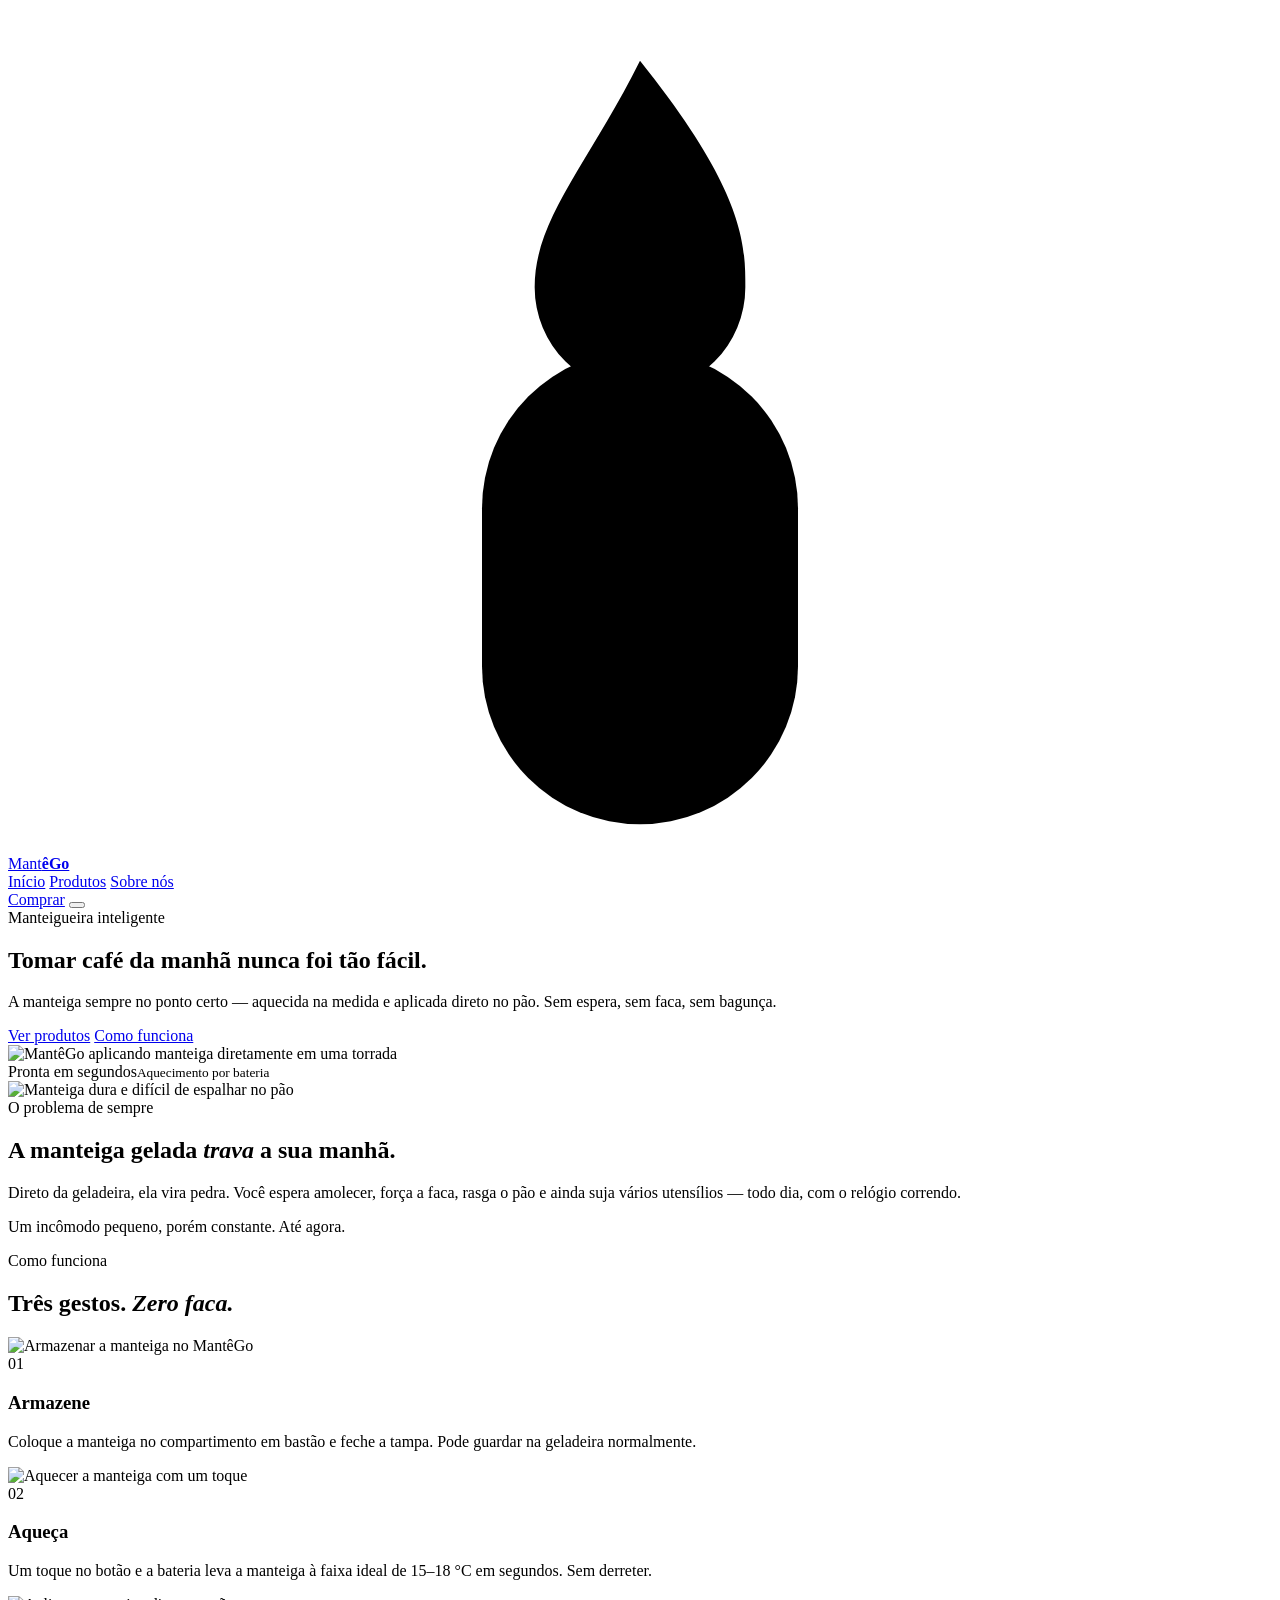
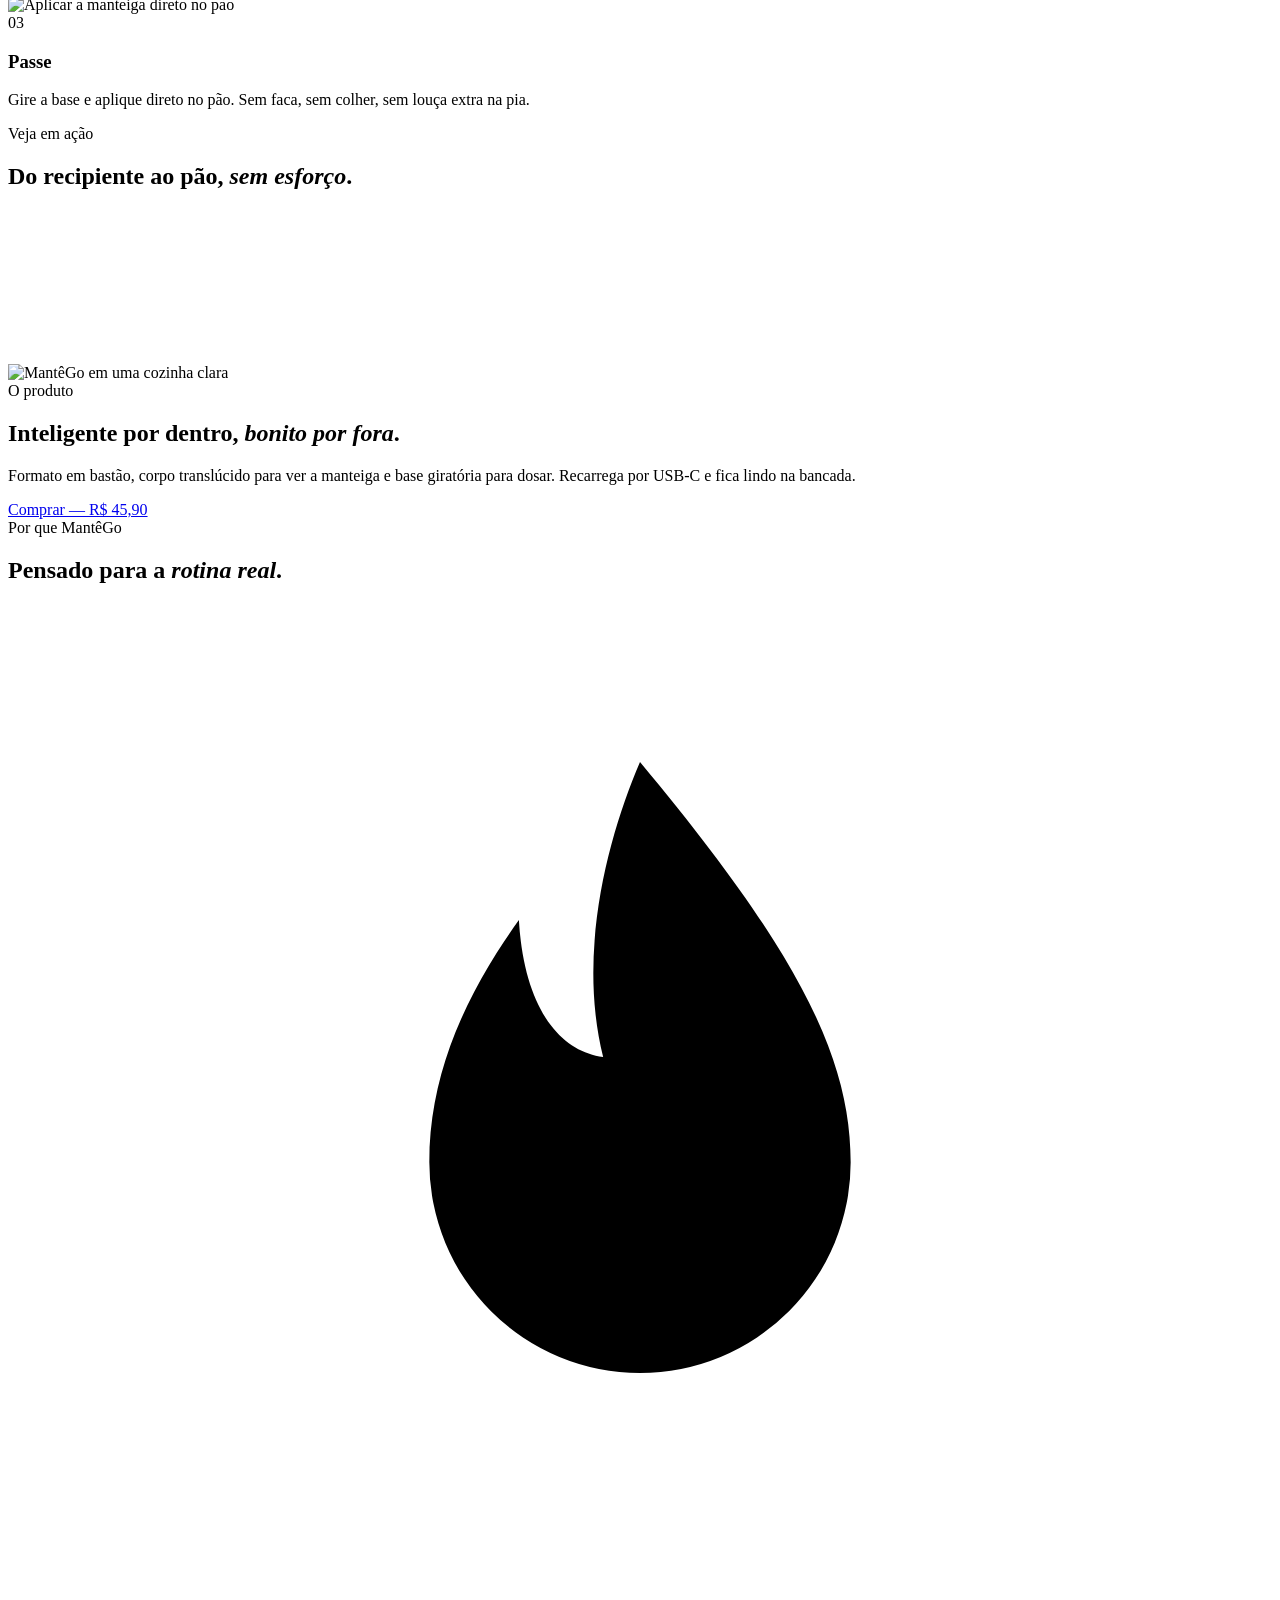
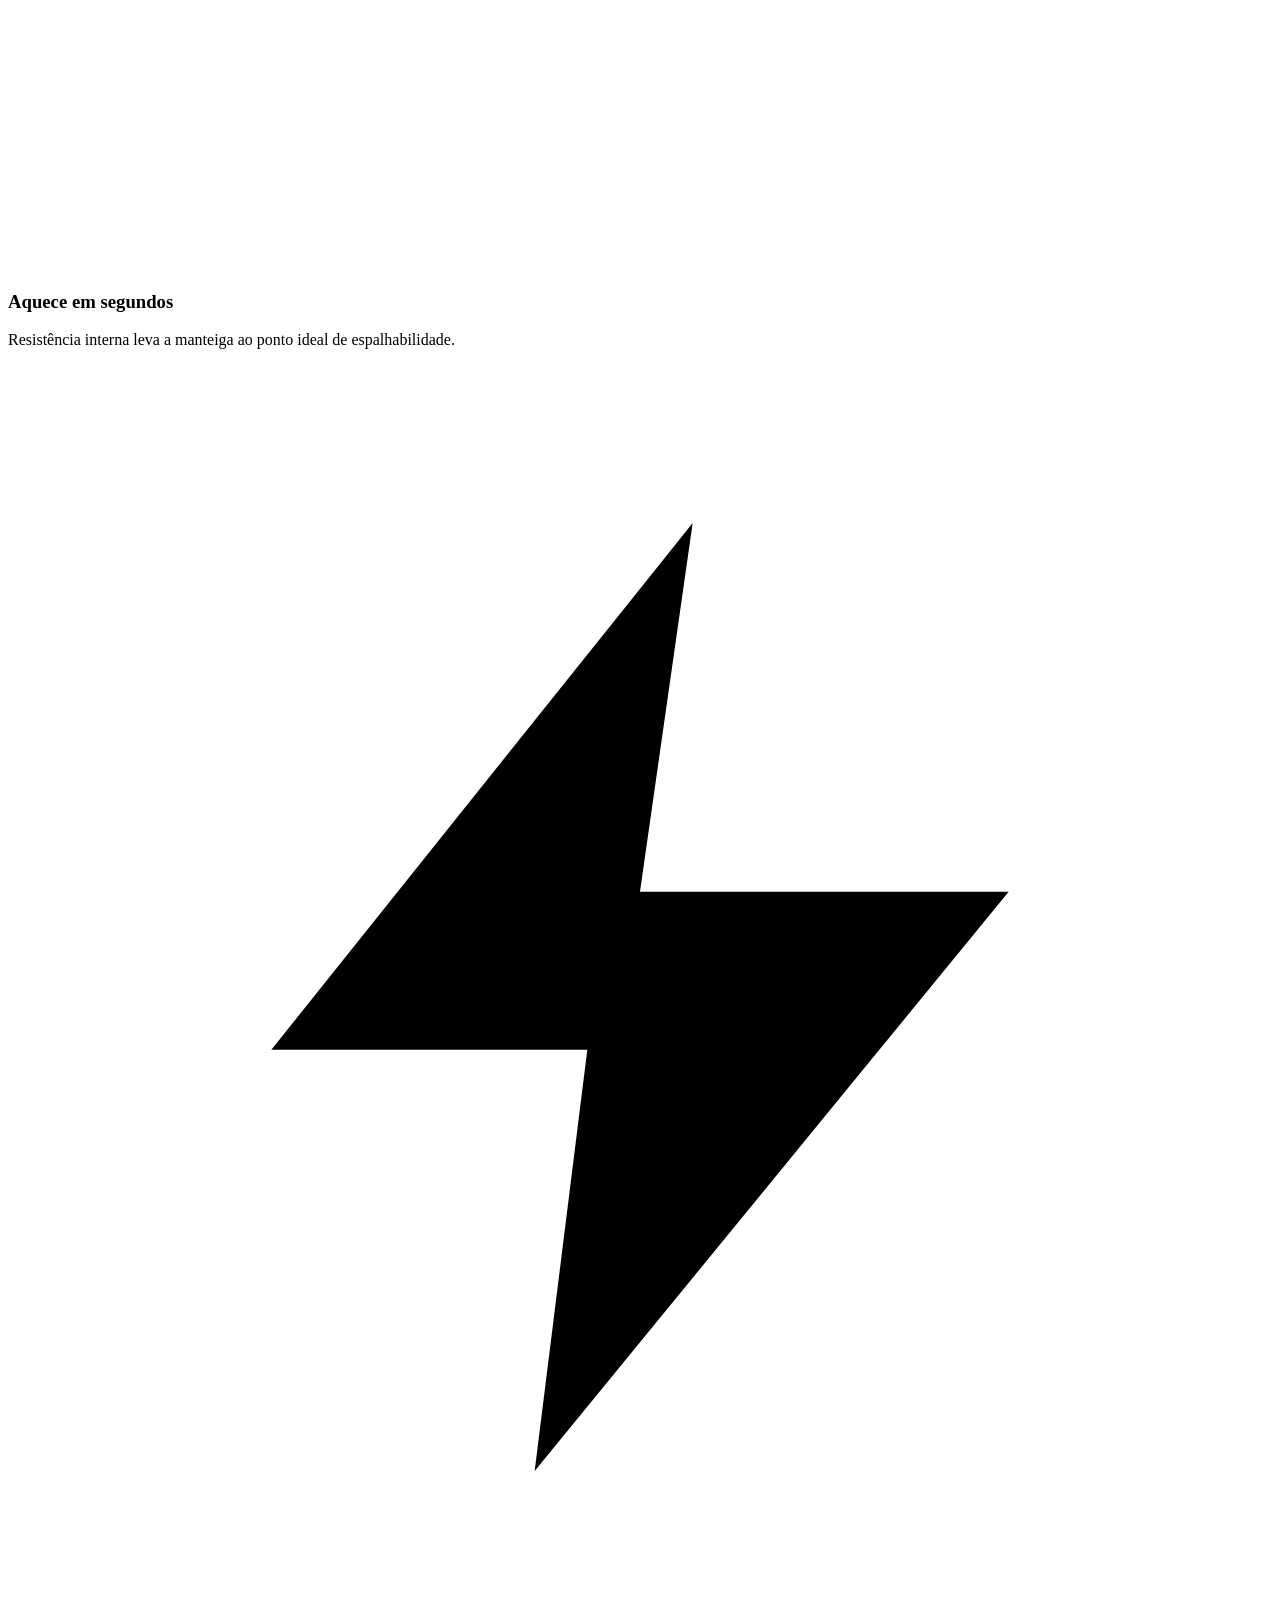
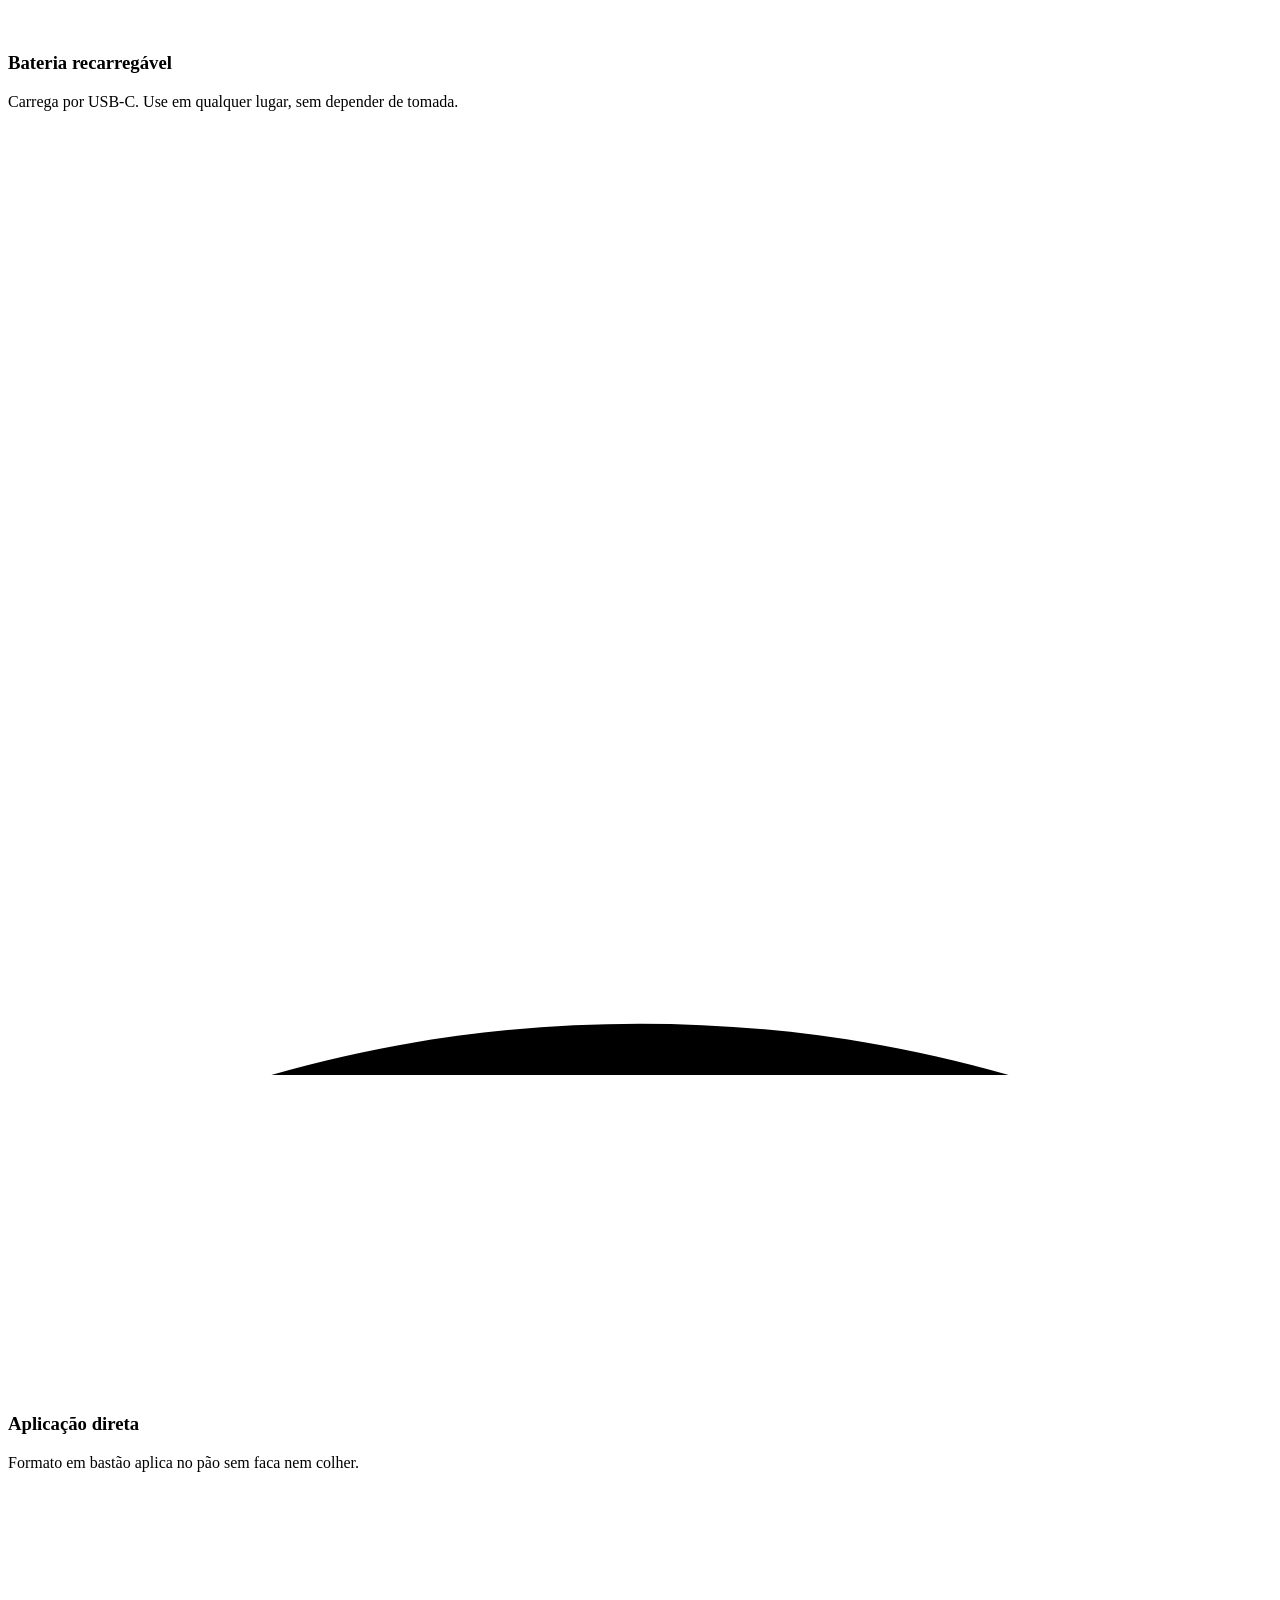
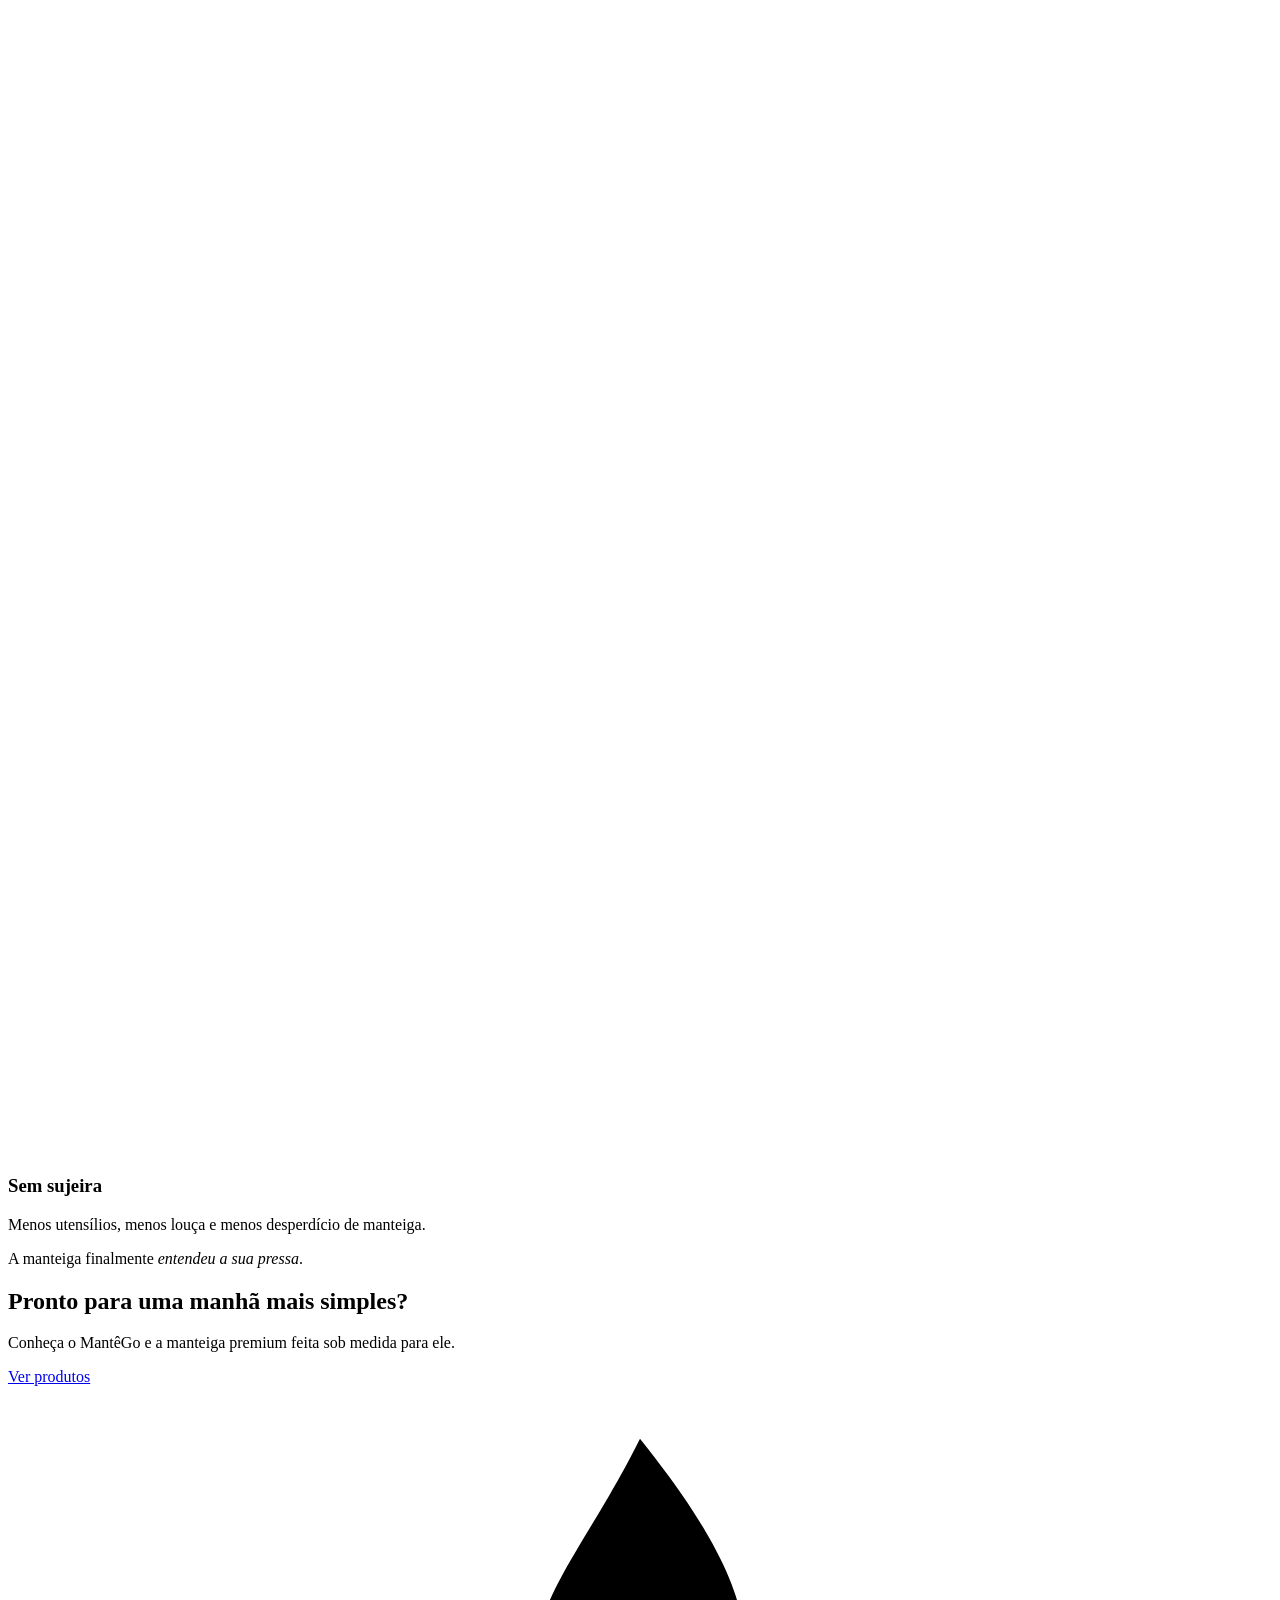
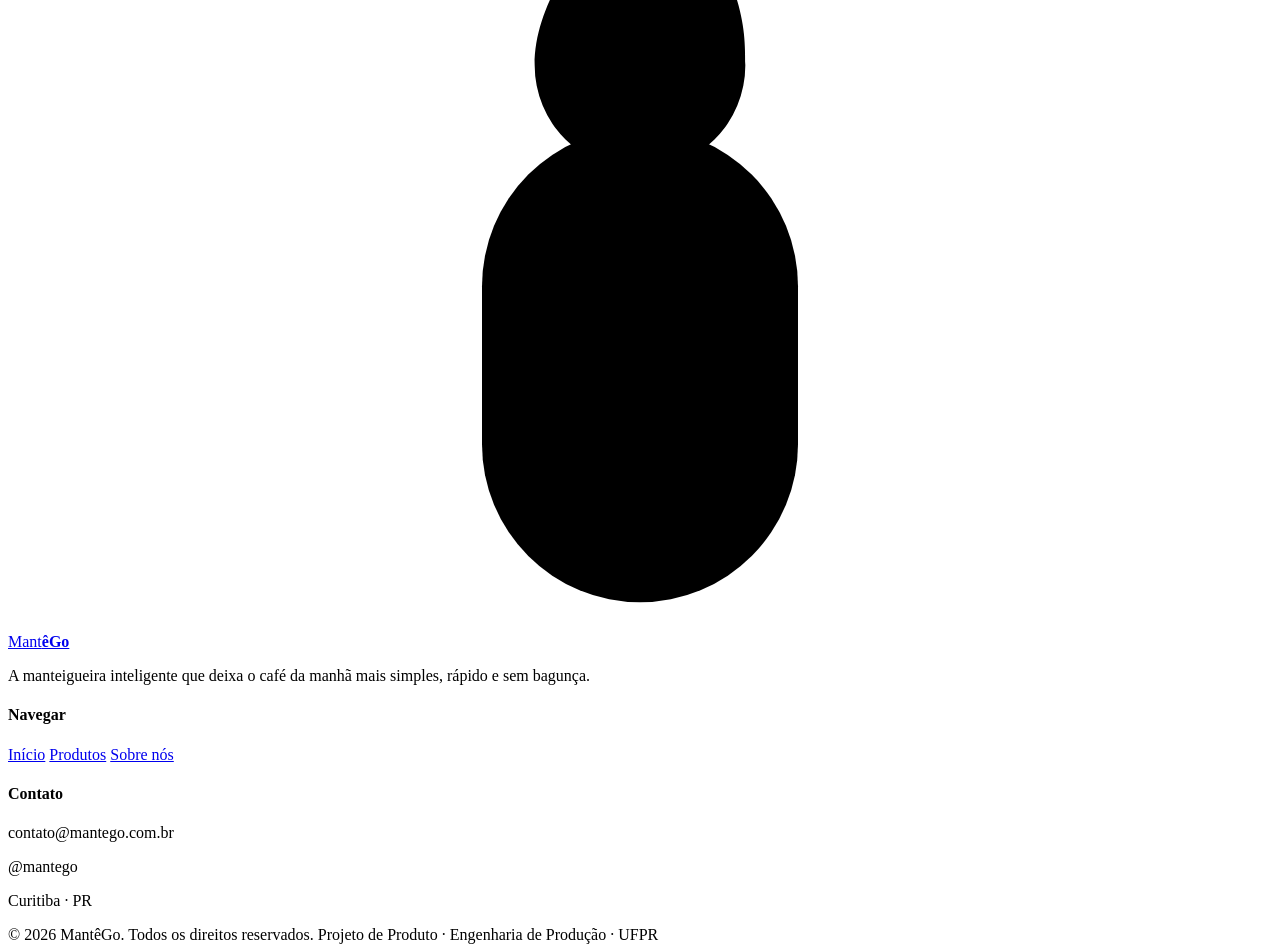
==== index.html @ 38d0f3d4 "Add files via upload" ====
<!DOCTYPE html>
<html lang="pt-BR">
<head>
<meta charset="UTF-8">
<meta name="viewport" content="width=device-width, initial-scale=1.0">
<title>MantêGo — A manteiga sempre no ponto</title>
<meta name="description" content="MantêGo: a manteigueira inteligente que aquece a manteiga e aplica direto no pão. Tomar café da manhã nunca foi tão fácil.">
<link rel="stylesheet" href="styles.css">
</head>
<body>

<header class="nav" id="nav">
  <div class="nav-inner">
    <a class="brand" href="index.html">
      <svg viewBox="0 0 48 32"><path d="M24 2C28 7 28 9 28 10.6A4 4 0 1 1 20 10.6C20 8 22 6 24 2Z"/><rect x="18" y="13" width="12" height="18" rx="6"/></svg>
      <span class="wm">Mant<strong>êGo</strong></span>
    </a>
    <nav class="nav-links">
      <a href="index.html" class="active">Início</a>
      <a href="produtos.html">Produtos</a>
      <a href="sobre.html">Sobre nós</a>
    </nav>
    <div class="nav-cta">
      <a href="produtos.html" class="btn btn-gold btn-sm">Comprar</a>
      <button class="menu-toggle" aria-label="Abrir menu"><span></span><span></span><span></span></button>
    </div>
  </div>
</header>

<!-- ===== HERO ===== -->
<section class="hero">
  <div class="hero-left">
    <span class="eyebrow" data-reveal>Manteigueira inteligente</span>
    <h1 class="hero-title" data-reveal style="--d:.05s"><span class="w">Tomar</span> <span class="w">café</span> <span class="w">da</span> <span class="w">manhã</span> <span class="w g">nunca</span> <span class="w g">foi</span> <span class="w g">tão</span> <span class="w g">fácil.</span></h1>
    <p class="hero-sub" data-reveal style="--d:.12s">A manteiga sempre no ponto certo — aquecida na medida e aplicada direto no pão. Sem espera, sem faca, sem bagunça.</p>
    <div class="hero-actions" data-reveal style="--d:.18s">
      <a href="produtos.html" class="btn btn-primary">Ver produtos</a>
      <a href="#como" class="btn btn-ghost">Como funciona</a>
    </div>
  </div>
  <div class="hero-right">
    <img src="assets/hero.jpg" alt="MantêGo aplicando manteiga diretamente em uma torrada">
    <div class="hero-badge"><span class="dot"></span><span>Pronta em segundos<small>Aquecimento por bateria</small></span></div>
  </div>
</section>

<!-- ===== PROBLEMA ===== -->
<section class="sec bg-cream2">
  <div class="container split">
    <div class="split-media" data-reveal><img src="assets/problem.jpg" alt="Manteiga dura e difícil de espalhar no pão"></div>
    <div data-reveal style="--d:.1s">
      <span class="eyebrow">O problema de sempre</span>
      <h2>A manteiga gelada <em>trava</em> a sua manhã.</h2>
      <p>Direto da geladeira, ela vira pedra. Você espera amolecer, força a faca, rasga o pão e ainda suja vários utensílios — todo dia, com o relógio correndo.</p>
      <p class="muted">Um incômodo pequeno, porém constante. Até agora.</p>
    </div>
  </div>
</section>

<!-- ===== COMO FUNCIONA ===== -->
<section class="sec" id="como">
  <div class="container">
    <div class="sec-head center" data-reveal>
      <span class="eyebrow">Como funciona</span>
      <h2 class="sec-title">Três gestos. <em>Zero faca.</em></h2>
    </div>
    <div class="steps">
      <div class="step" data-reveal>
        <div class="step-img"><img src="assets/device-alt.jpg" alt="Armazenar a manteiga no MantêGo"></div>
        <div class="step-body"><div class="step-n">01</div><h3>Armazene</h3><p>Coloque a manteiga no compartimento em bastão e feche a tampa. Pode guardar na geladeira normalmente.</p></div>
      </div>
      <div class="step" data-reveal style="--d:.1s">
        <div class="step-img"><img src="assets/device.jpg" alt="Aquecer a manteiga com um toque"></div>
        <div class="step-body"><div class="step-n">02</div><h3>Aqueça</h3><p>Um toque no botão e a bateria leva a manteiga à faixa ideal de 15–18 °C em segundos. Sem derreter.</p></div>
      </div>
      <div class="step" data-reveal style="--d:.2s">
        <div class="step-img"><img src="assets/hero.jpg" alt="Aplicar a manteiga direto no pão"></div>
        <div class="step-body"><div class="step-n">03</div><h3>Passe</h3><p>Gire a base e aplique direto no pão. Sem faca, sem colher, sem louça extra na pia.</p></div>
      </div>
    </div>
  </div>
</section>

<!-- ===== VÍDEO ===== -->
<section class="sec-tight bg-cream3">
  <div class="container">
    <div class="sec-head center" data-reveal>
      <span class="eyebrow">Veja em ação</span>
      <h2 class="sec-title">Do recipiente ao pão, <em>sem esforço</em>.</h2>
    </div>
    <div class="video-wrap" data-reveal>
      <video src="assets/video.mp4" autoplay muted loop playsinline></video>
    </div>
  </div>
</section>

<!-- ===== PRODUTO (lifestyle) ===== -->
<section class="sec">
  <div class="container split rev">
    <div class="split-media" data-reveal><img src="assets/kitchen.jpg" alt="MantêGo em uma cozinha clara"></div>
    <div data-reveal style="--d:.1s">
      <span class="eyebrow">O produto</span>
      <h2>Inteligente por dentro, <em>bonito por fora</em>.</h2>
      <p>Formato em bastão, corpo translúcido para ver a manteiga e base giratória para dosar. Recarrega por USB-C e fica lindo na bancada.</p>
      <div class="hero-actions"><a href="produtos.html" class="btn btn-primary">Comprar — R$ 45,90</a></div>
    </div>
  </div>
</section>

<!-- ===== FEATURES ===== -->
<section class="sec bg-cream2">
  <div class="container">
    <div class="sec-head center" data-reveal>
      <span class="eyebrow">Por que MantêGo</span>
      <h2 class="sec-title">Pensado para a <em>rotina real</em>.</h2>
    </div>
    <div class="features">
      <div class="feature" data-reveal>
        <div class="fi"><svg viewBox="0 0 24 24"><path d="M12 3c3 3.6 4 5.6 4 7.6a4 4 0 1 1-8 0c0-1.7.7-3.2 1.7-4.6.1 1.7.8 2.5 1.6 2.6-.5-2 .1-4.2.7-5.6z"/></svg></div>
        <h3>Aquece em segundos</h3><p>Resistência interna leva a manteiga ao ponto ideal de espalhabilidade.</p>
      </div>
      <div class="feature" data-reveal style="--d:.08s">
        <div class="fi"><svg viewBox="0 0 24 24"><path d="M13 3 5 13h6l-1 8 9-11h-7z" stroke-linejoin="round"/></svg></div>
        <h3>Bateria recarregável</h3><p>Carrega por USB-C. Use em qualquer lugar, sem depender de tomada.</p>
      </div>
      <div class="feature" data-reveal style="--d:.16s">
        <div class="fi"><svg viewBox="0 0 24 24"><path d="M12 4v9m0 0-3.2-3.2M12 13l3.2-3.2M5 18c4.5-1.3 9.5-1.3 14 0" stroke-linecap="round" stroke-linejoin="round"/></svg></div>
        <h3>Aplicação direta</h3><p>Formato em bastão aplica no pão sem faca nem colher.</p>
      </div>
      <div class="feature" data-reveal style="--d:.24s">
        <div class="fi"><svg viewBox="0 0 24 24"><path d="M12 3v5M12 16v5M3 12h5M16 12h5" stroke-linecap="round"/></svg></div>
        <h3>Sem sujeira</h3><p>Menos utensílios, menos louça e menos desperdício de manteiga.</p>
      </div>
    </div>
  </div>
</section>

<!-- ===== QUOTE ===== -->
<section class="sec bg-ink">
  <div class="container">
    <p class="quote" data-reveal>A manteiga finalmente <em>entendeu a sua pressa</em>.</p>
  </div>
</section>

<!-- ===== CTA ===== -->
<section class="sec cta-band">
  <div class="container">
    <h2 data-reveal>Pronto para uma manhã mais simples?</h2>
    <p data-reveal style="--d:.08s">Conheça o MantêGo e a manteiga premium feita sob medida para ele.</p>
    <div data-reveal style="--d:.16s"><a href="produtos.html" class="btn btn-gold">Ver produtos</a></div>
  </div>
</section>

<footer class="footer">
  <div class="container">
    <div class="footer-top">
      <div>
        <a class="brand" href="index.html"><svg viewBox="0 0 48 32"><path d="M24 2C28 7 28 9 28 10.6A4 4 0 1 1 20 10.6C20 8 22 6 24 2Z"/><rect x="18" y="13" width="12" height="18" rx="6"/></svg> <span class="wm">Mant<strong>êGo</strong></span></a>
        <p class="footer-tagline">A manteigueira inteligente que deixa o café da manhã mais simples, rápido e sem bagunça.</p>
      </div>
      <div class="footer-col">
        <h4>Navegar</h4>
        <a href="index.html">Início</a>
        <a href="produtos.html">Produtos</a>
        <a href="sobre.html">Sobre nós</a>
      </div>
      <div class="footer-col">
        <h4>Contato</h4>
        <p>contato@mantego.com.br</p>
        <p>@mantego</p>
        <p>Curitiba · PR</p>
      </div>
    </div>
    <div class="footer-bot">
      <span>© 2026 MantêGo. Todos os direitos reservados.</span>
      <span>Projeto de Produto · Engenharia de Produção · UFPR</span>
    </div>
  </div>
</footer>

<script src="script.js"></script>
</body>
</html>
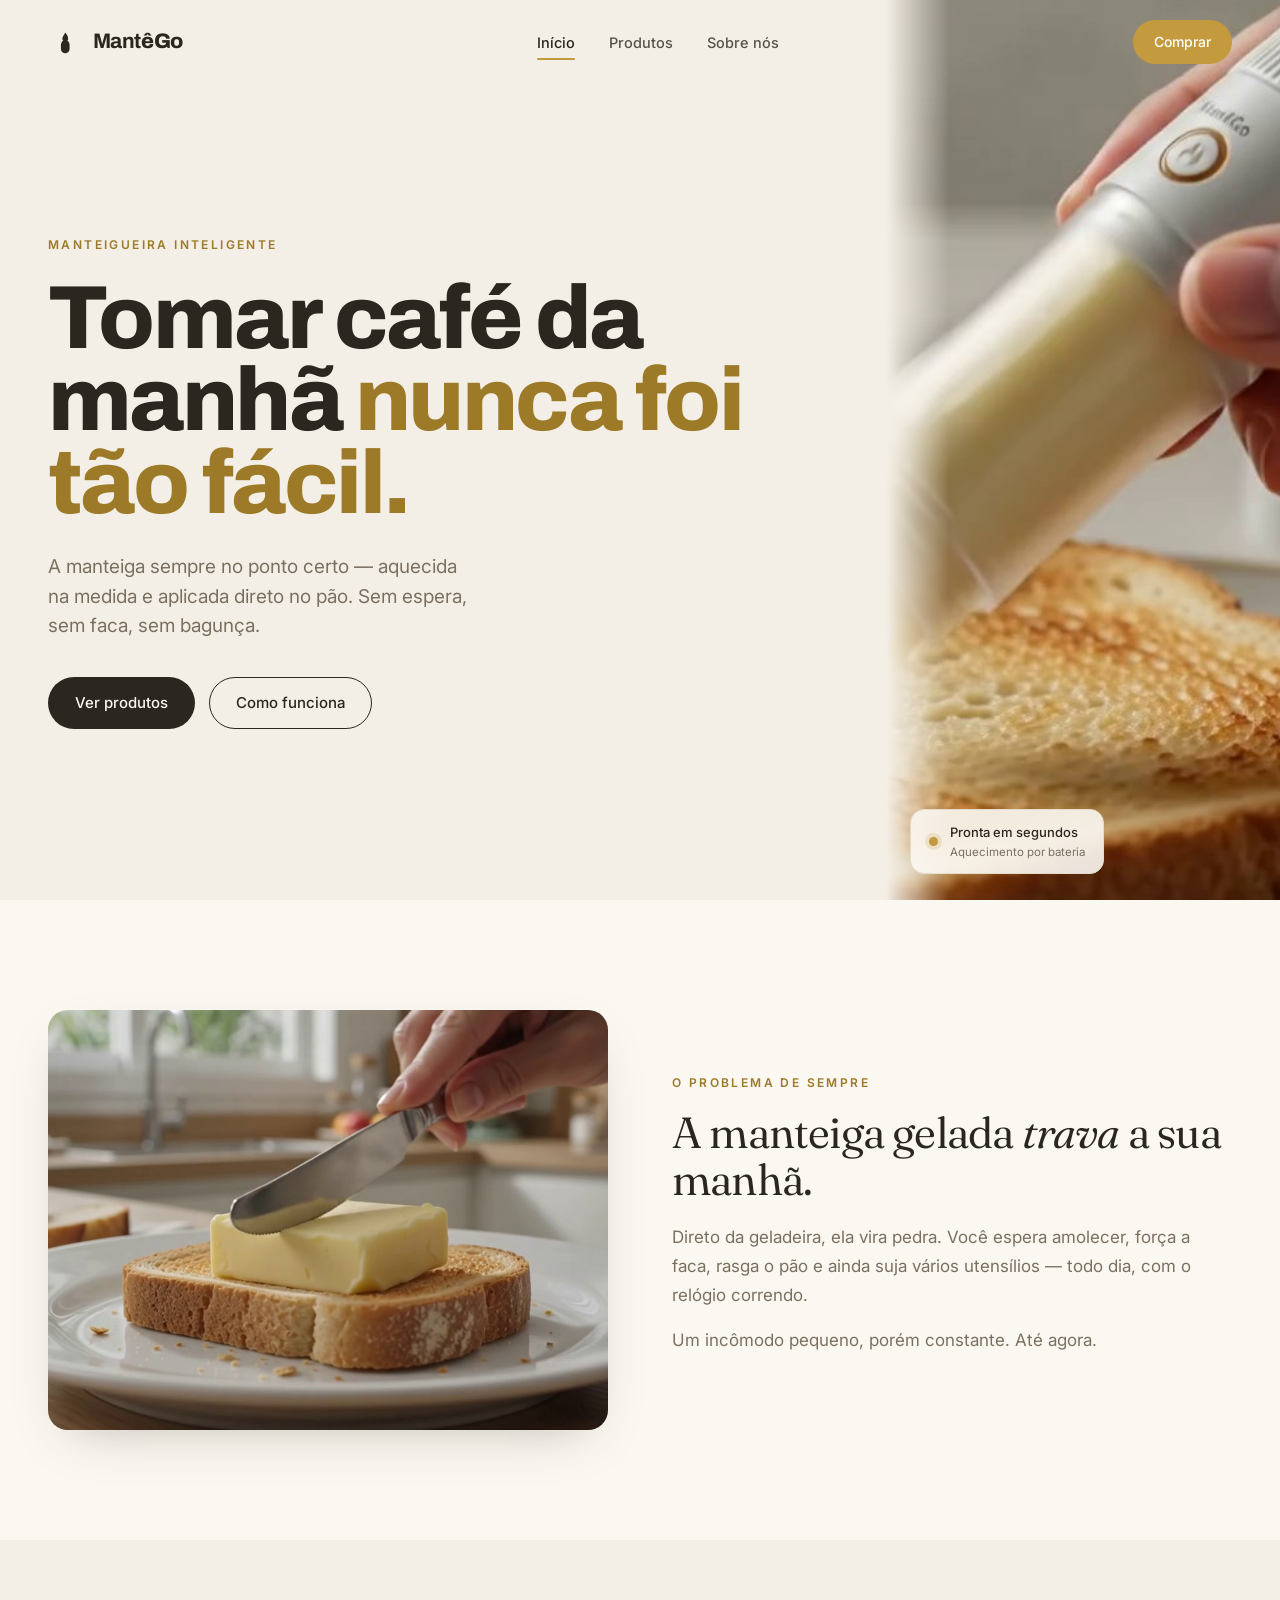
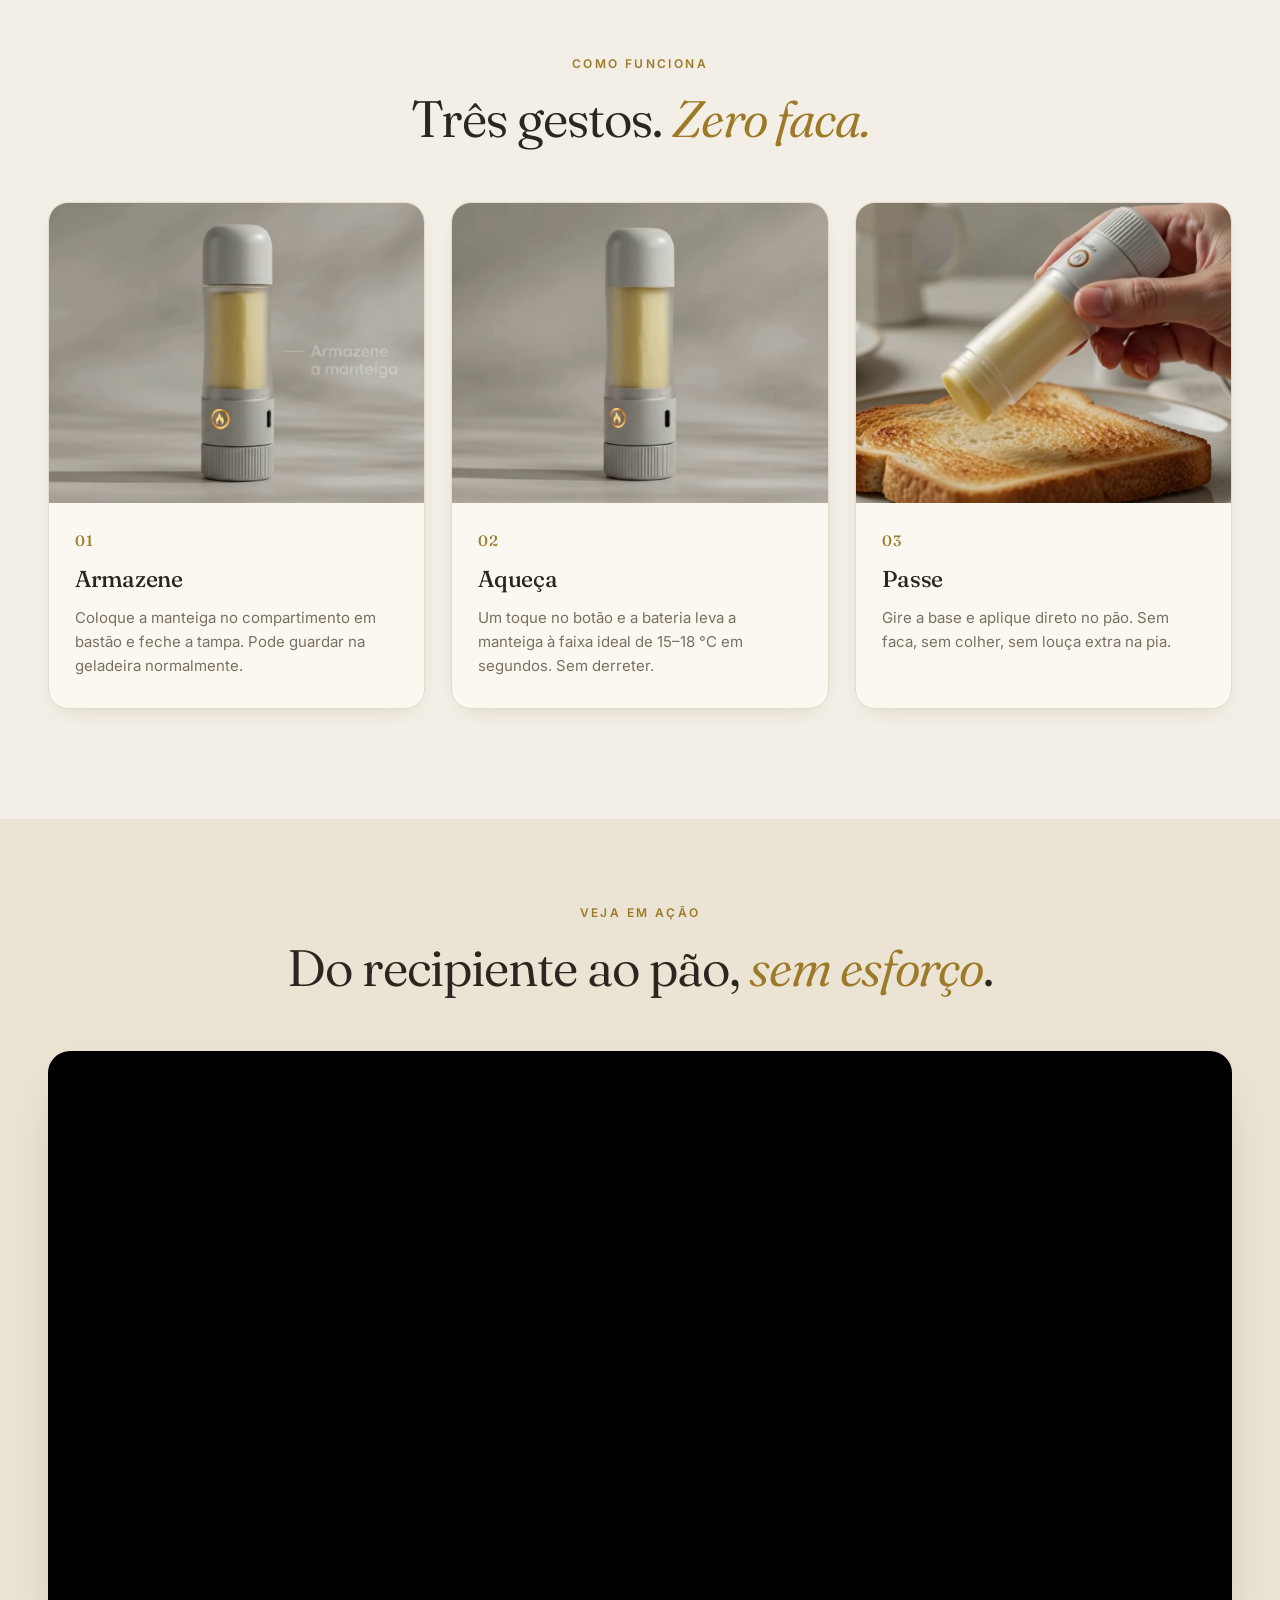
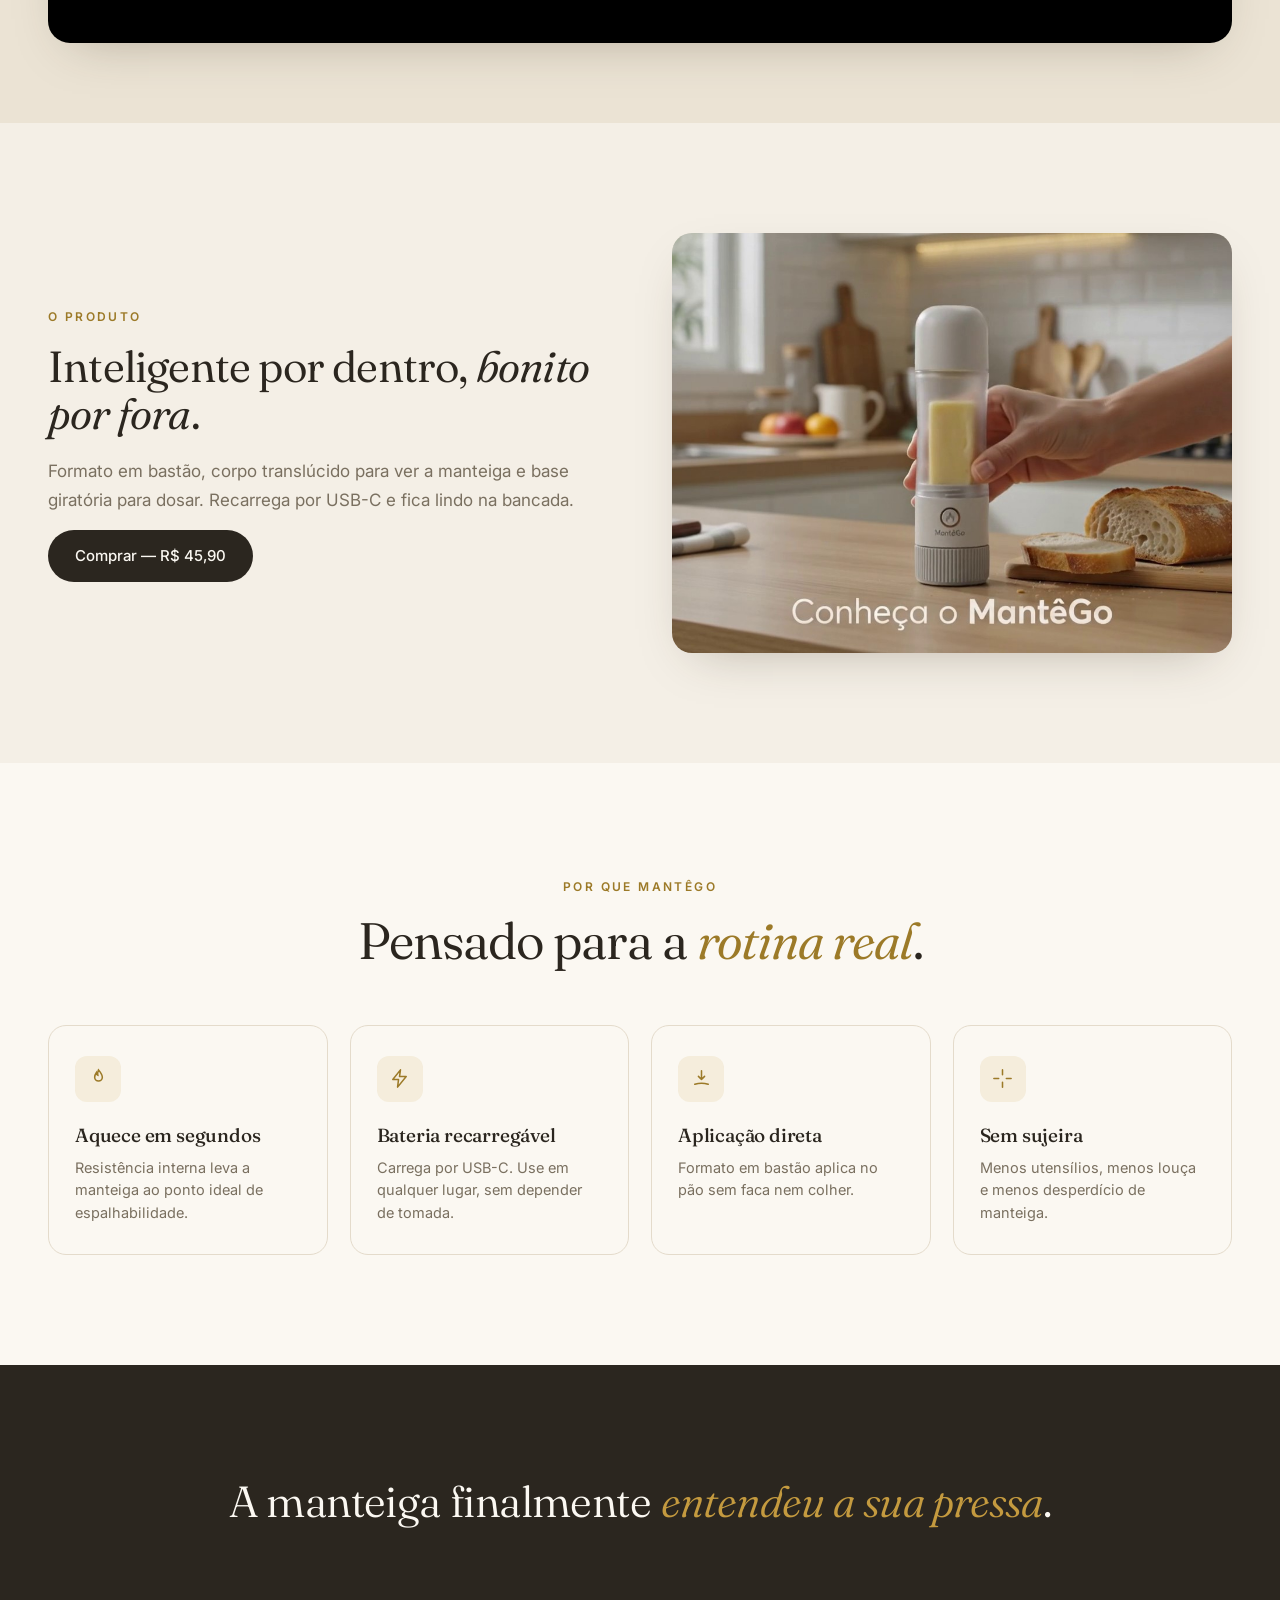
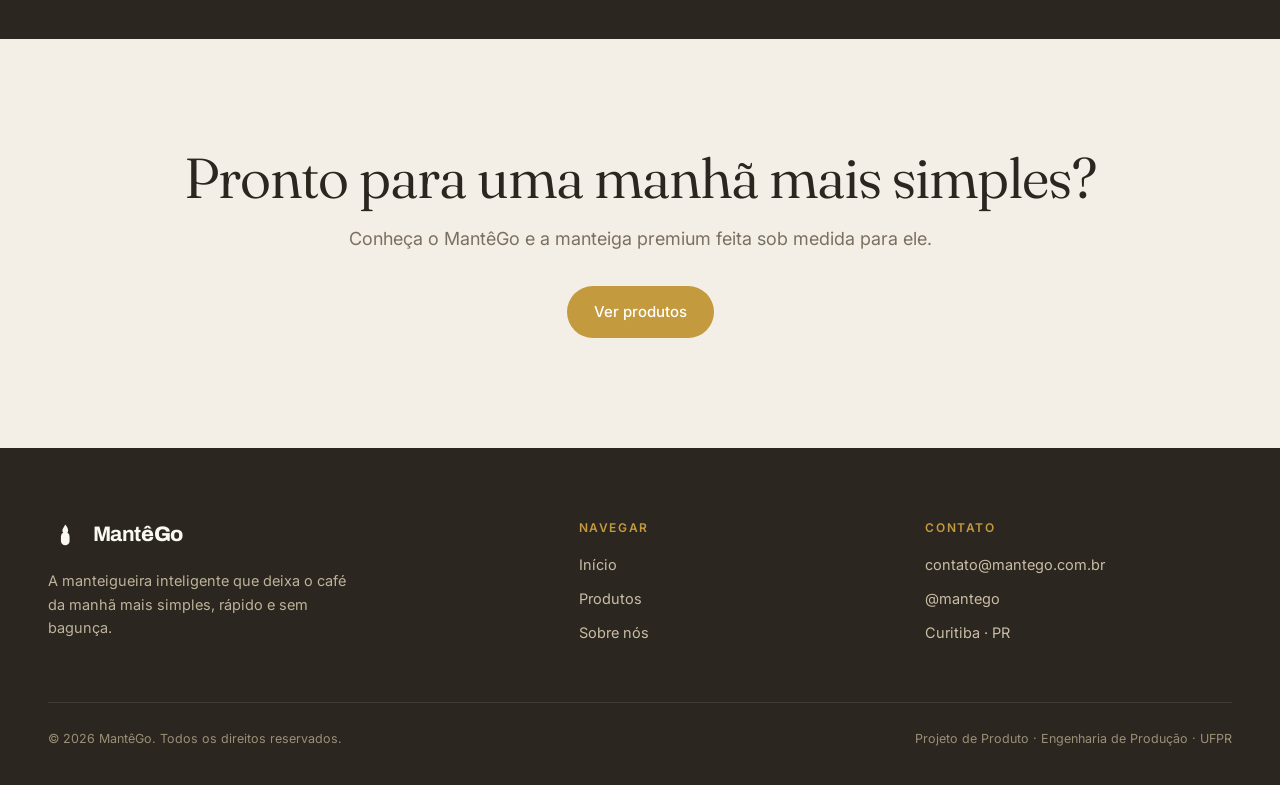
==== commit 0134c74d: "Add files via upload" ====
--- a/index.html
+++ b/index.html
@@ -39,7 +39,7 @@
     </div>
   </div>
   <div class="hero-right">
-    <img src="assets/hero.jpg" alt="MantêGo aplicando manteiga diretamente em uma torrada">
+    <img src="hero.jpg" alt="MantêGo aplicando manteiga diretamente em uma torrada">
     <div class="hero-badge"><span class="dot"></span><span>Pronta em segundos<small>Aquecimento por bateria</small></span></div>
   </div>
 </section>
@@ -47,7 +47,7 @@
 <!-- ===== PROBLEMA ===== -->
 <section class="sec bg-cream2">
   <div class="container split">
-    <div class="split-media" data-reveal><img src="assets/problem.jpg" alt="Manteiga dura e difícil de espalhar no pão"></div>
+    <div class="split-media" data-reveal><img src="problem.jpg" alt="Manteiga dura e difícil de espalhar no pão"></div>
     <div data-reveal style="--d:.1s">
       <span class="eyebrow">O problema de sempre</span>
       <h2>A manteiga gelada <em>trava</em> a sua manhã.</h2>
@@ -66,15 +66,15 @@
     </div>
     <div class="steps">
       <div class="step" data-reveal>
-        <div class="step-img"><img src="assets/device-alt.jpg" alt="Armazenar a manteiga no MantêGo"></div>
+        <div class="step-img"><img src="device-alt.jpg" alt="Armazenar a manteiga no MantêGo"></div>
         <div class="step-body"><div class="step-n">01</div><h3>Armazene</h3><p>Coloque a manteiga no compartimento em bastão e feche a tampa. Pode guardar na geladeira normalmente.</p></div>
       </div>
       <div class="step" data-reveal style="--d:.1s">
-        <div class="step-img"><img src="assets/device.jpg" alt="Aquecer a manteiga com um toque"></div>
+        <div class="step-img"><img src="device.jpg" alt="Aquecer a manteiga com um toque"></div>
         <div class="step-body"><div class="step-n">02</div><h3>Aqueça</h3><p>Um toque no botão e a bateria leva a manteiga à faixa ideal de 15–18 °C em segundos. Sem derreter.</p></div>
       </div>
       <div class="step" data-reveal style="--d:.2s">
-        <div class="step-img"><img src="assets/hero.jpg" alt="Aplicar a manteiga direto no pão"></div>
+        <div class="step-img"><img src="hero.jpg" alt="Aplicar a manteiga direto no pão"></div>
         <div class="step-body"><div class="step-n">03</div><h3>Passe</h3><p>Gire a base e aplique direto no pão. Sem faca, sem colher, sem louça extra na pia.</p></div>
       </div>
     </div>
@@ -89,7 +89,7 @@
       <h2 class="sec-title">Do recipiente ao pão, <em>sem esforço</em>.</h2>
     </div>
     <div class="video-wrap" data-reveal>
-      <video src="assets/video.mp4" autoplay muted loop playsinline></video>
+      <video src="video.mp4" autoplay muted loop playsinline></video>
     </div>
   </div>
 </section>
@@ -97,7 +97,7 @@
 <!-- ===== PRODUTO (lifestyle) ===== -->
 <section class="sec">
   <div class="container split rev">
-    <div class="split-media" data-reveal><img src="assets/kitchen.jpg" alt="MantêGo em uma cozinha clara"></div>
+    <div class="split-media" data-reveal><img src="kitchen.jpg" alt="MantêGo em uma cozinha clara"></div>
     <div data-reveal style="--d:.1s">
       <span class="eyebrow">O produto</span>
       <h2>Inteligente por dentro, <em>bonito por fora</em>.</h2>
--- a/styles.css
+++ b/styles.css
@@ -0,0 +1,224 @@
+/* ===================== MantêGo — site comercial ===================== */
+@import url('https://fonts.googleapis.com/css2?family=Archivo:wght@500;600;700;800;900&family=Fraunces:ital,opsz,wght@0,9..144,300..600;1,9..144,300..500&family=Inter:wght@300;400;500;600&display=swap');
+
+:root{
+  --cream:#F4EFE6;
+  --cream-2:#FBF8F2;
+  --cream-3:#EBE3D4;
+  --ink:#2B261F;
+  --ink-soft:#7A7060;
+  --line:#E4DBCB;
+  --gold:#C49A3F;
+  --gold-deep:#9C7A28;
+  --white:#FFFFFF;
+  --shadow:0 18px 50px -24px rgba(60,48,28,.35);
+  --shadow-sm:0 8px 26px -16px rgba(60,48,28,.32);
+  --serif:'Fraunces',Georgia,serif;
+  --sans:'Inter',-apple-system,BlinkMacSystemFont,sans-serif;
+  --display:'Archivo',-apple-system,BlinkMacSystemFont,sans-serif;
+  --maxw:1240px;
+}
+
+*{margin:0;padding:0;box-sizing:border-box;}
+html{scroll-behavior:smooth;}
+body{
+  font-family:var(--sans);
+  background:var(--cream);
+  color:var(--ink);
+  line-height:1.6;
+  -webkit-font-smoothing:antialiased;
+  overflow-x:hidden;
+}
+img{display:block;max-width:100%;}
+a{color:inherit;text-decoration:none;}
+
+.container{max-width:var(--maxw);margin:0 auto;padding:0 28px;}
+.eyebrow{font-size:12px;font-weight:600;letter-spacing:2.4px;text-transform:uppercase;color:var(--gold-deep);}
+.muted{color:var(--ink-soft);}
+
+/* ---------- Header / Nav ---------- */
+.nav{position:fixed;top:0;left:0;right:0;z-index:50;transition:background .35s ease,box-shadow .35s ease,border-color .35s ease,padding .35s ease;border-bottom:1px solid transparent;}
+.nav-inner{max-width:var(--maxw);margin:0 auto;padding:20px 28px;display:flex;align-items:center;justify-content:space-between;transition:padding .35s ease;}
+.nav.scrolled{background:rgba(244,239,230,.82);backdrop-filter:blur(14px);-webkit-backdrop-filter:blur(14px);border-bottom-color:var(--line);}
+.nav.scrolled .nav-inner{padding:13px 28px;}
+.brand{display:flex;align-items:center;gap:10px;font-family:var(--display);font-weight:700;font-size:21px;letter-spacing:-.4px;font-kerning:normal;}
+.brand svg{height:23px;width:auto;fill:var(--ink);}
+.brand strong{font-weight:800;}
+.nav-links{display:flex;align-items:center;gap:34px;}
+.nav-links a{font-size:14.5px;font-weight:500;color:var(--ink);opacity:.78;transition:opacity .2s;position:relative;}
+.nav-links a:hover{opacity:1;}
+.nav-links a.active{opacity:1;}
+.nav-links a.active::after{content:'';position:absolute;left:0;right:0;bottom:-6px;height:2px;background:var(--gold);border-radius:2px;}
+
+.btn{display:inline-flex;align-items:center;justify-content:center;gap:9px;font-family:var(--sans);font-weight:500;font-size:15px;padding:13px 26px;border-radius:999px;cursor:pointer;border:1px solid transparent;transition:transform .2s ease,background .25s ease,box-shadow .25s ease,color .2s;white-space:nowrap;}
+.btn-primary{background:var(--ink);color:var(--cream-2);}
+.btn-primary:hover{transform:translateY(-2px);box-shadow:var(--shadow-sm);}
+.btn-gold{background:var(--gold);color:#fff;}
+.btn-gold:hover{transform:translateY(-2px);background:var(--gold-deep);box-shadow:var(--shadow-sm);}
+.btn-ghost{background:transparent;border-color:var(--ink);color:var(--ink);}
+.btn-ghost:hover{background:var(--ink);color:var(--cream-2);}
+.btn-sm{padding:10px 20px;font-size:14px;}
+.nav-cta{display:flex;align-items:center;gap:18px;}
+.menu-toggle{display:none;background:none;border:none;cursor:pointer;flex-direction:column;gap:5px;padding:6px;}
+.menu-toggle span{width:24px;height:2px;background:var(--ink);border-radius:2px;transition:.3s;}
+
+/* ---------- Hero ---------- */
+.hero{min-height:100vh;display:grid;grid-template-columns:2.25fr 1fr;align-items:center;}
+.hero-left{padding:140px 48px 80px 0;padding-left:max(28px,calc((100vw - var(--maxw))/2 + 28px));}
+.hero h1{font-family:var(--display);font-weight:800;font-size:clamp(46px,7vw,114px);line-height:.92;letter-spacing:-2.6px;margin:20px 0 28px;}
+.hero h1 .g{color:var(--gold-deep);}
+.hero-title .w{display:inline-block;will-change:transform,opacity,filter;}
+.hero-sub{font-size:19px;color:var(--ink-soft);max-width:430px;margin-bottom:36px;line-height:1.55;}
+.hero-actions{display:flex;gap:14px;flex-wrap:wrap;}
+.hero-right{position:relative;height:100vh;overflow:hidden;}
+.hero-right img{width:100%;height:100%;object-fit:cover;object-position:center;}
+.hero-right::after{content:'';position:absolute;inset:0;background:linear-gradient(90deg,var(--cream) 0%,rgba(244,239,230,0) 16%);}
+.hero-badge{position:absolute;left:24px;bottom:26px;z-index:2;background:rgba(251,248,242,.9);backdrop-filter:blur(8px);border:1px solid var(--line);border-radius:14px;padding:12px 18px;display:flex;align-items:center;gap:12px;box-shadow:var(--shadow-sm);}
+.hero-badge .dot{width:9px;height:9px;border-radius:50%;background:var(--gold);box-shadow:0 0 0 4px rgba(196,154,63,.2);}
+.hero-badge span{font-size:13px;font-weight:500;}
+.hero-badge small{display:block;color:var(--ink-soft);font-size:11.5px;font-weight:400;}
+
+/* ---------- Sections ---------- */
+section{position:relative;}
+.sec{padding:110px 0;}
+.sec-tight{padding:80px 0;}
+.sec-head{max-width:720px;margin-bottom:56px;}
+.sec-head.center{margin-left:auto;margin-right:auto;text-align:center;}
+.sec-title{font-family:var(--serif);font-weight:360;font-size:clamp(30px,4vw,52px);line-height:1.06;letter-spacing:-1px;margin-top:16px;}
+.sec-title em{font-style:italic;color:var(--gold-deep);}
+.sec-text{font-size:17.5px;color:var(--ink-soft);margin-top:18px;line-height:1.65;}
+.bg-cream2{background:var(--cream-2);}
+.bg-cream3{background:var(--cream-3);}
+.bg-ink{background:var(--ink);color:var(--cream-2);}
+.bg-ink .sec-title,.bg-ink .eyebrow{color:var(--cream-2);}
+.bg-ink .eyebrow{color:var(--gold);}
+
+/* split: image + text */
+.split{display:grid;grid-template-columns:1fr 1fr;gap:64px;align-items:center;}
+.split.rev{direction:rtl;}
+.split.rev>*{direction:ltr;}
+.split-media{border-radius:20px;overflow:hidden;box-shadow:var(--shadow);aspect-ratio:4/3;background:var(--cream-3);}
+.split-media img{width:100%;height:100%;object-fit:cover;}
+.split h2{font-family:var(--serif);font-weight:360;font-size:clamp(28px,3.4vw,46px);line-height:1.08;letter-spacing:-.8px;margin:14px 0 20px;}
+.split p{font-size:17px;color:var(--ink-soft);line-height:1.7;margin-bottom:16px;}
+.bg-ink .split p{color:#cbbfa8;}
+
+/* steps */
+.steps{display:grid;grid-template-columns:repeat(3,1fr);gap:26px;}
+.step{background:var(--cream-2);border:1px solid var(--line);border-radius:20px;overflow:hidden;display:flex;flex-direction:column;box-shadow:var(--shadow-sm);}
+.step-img{aspect-ratio:5/4;overflow:hidden;background:var(--cream-3);}
+.step-img img{width:100%;height:100%;object-fit:cover;transition:transform .8s cubic-bezier(.2,.7,.2,1);}
+.step:hover .step-img img{transform:scale(1.05);}
+.step-body{padding:26px 26px 30px;}
+.step-n{font-family:var(--serif);font-size:15px;color:var(--gold-deep);font-weight:500;letter-spacing:1px;}
+.step h3{font-family:var(--serif);font-weight:480;font-size:23px;letter-spacing:-.3px;margin:8px 0 8px;}
+.step p{font-size:15px;color:var(--ink-soft);line-height:1.6;}
+
+/* video */
+.video-wrap{border-radius:22px;overflow:hidden;box-shadow:var(--shadow);position:relative;background:#000;}
+.video-wrap video{width:100%;display:block;}
+
+/* features */
+.features{display:grid;grid-template-columns:repeat(4,1fr);gap:22px;}
+.feature{padding:30px 26px;border-radius:18px;background:var(--cream-2);border:1px solid var(--line);}
+.feature .fi{width:46px;height:46px;border-radius:12px;background:rgba(196,154,63,.12);display:flex;align-items:center;justify-content:center;margin-bottom:18px;}
+.feature .fi svg{width:23px;height:23px;stroke:var(--gold-deep);fill:none;stroke-width:1.6;}
+.feature h3{font-family:var(--serif);font-weight:480;font-size:19px;margin-bottom:7px;letter-spacing:-.2px;}
+.feature p{font-size:14.5px;color:var(--ink-soft);line-height:1.55;}
+
+/* quote band */
+.quote{font-family:var(--serif);font-weight:330;font-size:clamp(26px,3.4vw,46px);line-height:1.22;letter-spacing:-.6px;max-width:980px;margin:0 auto;text-align:center;}
+.quote em{font-style:italic;color:var(--gold);}
+
+/* CTA band */
+.cta-band{text-align:center;}
+.cta-band h2{font-family:var(--serif);font-weight:350;font-size:clamp(32px,4.4vw,58px);line-height:1.04;letter-spacing:-1px;margin-bottom:18px;}
+.cta-band p{font-size:18px;color:var(--ink-soft);margin-bottom:32px;}
+
+/* ---------- Products ---------- */
+.page-head{padding:160px 0 40px;text-align:center;}
+.page-head h1{font-family:var(--serif);font-weight:340;font-size:clamp(40px,5.4vw,76px);letter-spacing:-1.4px;line-height:1;}
+.page-head p{font-size:19px;color:var(--ink-soft);max-width:600px;margin:20px auto 0;}
+.products{display:grid;grid-template-columns:1fr 1fr;gap:34px;}
+.pcard{background:var(--cream-2);border:1px solid var(--line);border-radius:24px;overflow:hidden;box-shadow:var(--shadow-sm);transition:transform .35s ease,box-shadow .35s ease;display:flex;flex-direction:column;}
+.pcard:hover{transform:translateY(-6px);box-shadow:var(--shadow);}
+.pcard-img{aspect-ratio:4/3;overflow:hidden;background:var(--cream-3);position:relative;}
+.pcard-img img{width:100%;height:100%;object-fit:cover;transition:transform .8s cubic-bezier(.2,.7,.2,1);}
+.pcard:hover .pcard-img img{transform:scale(1.045);}
+.pcard-tag{position:absolute;top:16px;left:16px;background:rgba(43,38,31,.9);color:var(--cream-2);font-size:11.5px;font-weight:600;letter-spacing:1.2px;text-transform:uppercase;padding:6px 13px;border-radius:999px;}
+.pcard-body{padding:30px 30px 32px;display:flex;flex-direction:column;flex:1;}
+.pcard h3{font-family:var(--serif);font-weight:480;font-size:27px;letter-spacing:-.4px;margin-bottom:8px;}
+.pcard .desc{font-size:15.5px;color:var(--ink-soft);line-height:1.6;margin-bottom:20px;flex:1;}
+.pcard ul{list-style:none;margin-bottom:24px;display:flex;flex-direction:column;gap:9px;}
+.pcard li{font-size:14.5px;color:var(--ink);display:flex;gap:10px;align-items:flex-start;}
+.pcard li svg{width:17px;height:17px;flex-shrink:0;margin-top:3px;stroke:var(--gold-deep);fill:none;stroke-width:2;}
+.pcard-buy{display:flex;align-items:center;justify-content:space-between;gap:16px;border-top:1px solid var(--line);padding-top:22px;}
+.price{display:flex;flex-direction:column;}
+.price .v{font-family:var(--serif);font-weight:500;font-size:30px;letter-spacing:-.5px;}
+.price .l{font-size:12px;color:var(--ink-soft);}
+.combo{margin-top:34px;background:var(--ink);color:var(--cream-2);border-radius:22px;padding:38px 44px;display:flex;align-items:center;justify-content:space-between;gap:30px;flex-wrap:wrap;}
+.combo h3{font-family:var(--serif);font-weight:420;font-size:28px;letter-spacing:-.4px;margin-bottom:8px;}
+.combo p{color:#cbbfa8;font-size:15.5px;max-width:520px;}
+.combo .price .l{color:#bdb29a;}
+.combo .price .v{color:var(--cream-2);}
+
+/* ---------- About ---------- */
+.about-hero{padding:160px 0 0;}
+.about-lead{font-family:var(--serif);font-weight:330;font-size:clamp(26px,3.2vw,42px);line-height:1.28;letter-spacing:-.6px;max-width:900px;}
+.about-lead em{font-style:italic;color:var(--gold-deep);}
+.values{display:grid;grid-template-columns:repeat(3,1fr);gap:26px;}
+.value{padding:30px 28px;border-radius:18px;background:var(--cream-2);border:1px solid var(--line);}
+.value .n{font-family:var(--serif);color:var(--gold-deep);font-size:15px;font-weight:500;}
+.value h3{font-family:var(--serif);font-weight:480;font-size:21px;margin:8px 0 8px;}
+.value p{font-size:15px;color:var(--ink-soft);line-height:1.6;}
+.team{display:grid;grid-template-columns:repeat(4,1fr);gap:22px;}
+.member{text-align:left;}
+.member .av{width:100%;aspect-ratio:1;border-radius:16px;background:linear-gradient(150deg,var(--cream-3),#dccfb8);display:flex;align-items:flex-end;justify-content:flex-start;padding:16px;margin-bottom:14px;border:1px solid var(--line);}
+.member .ini{font-family:var(--serif);font-size:34px;color:var(--gold-deep);font-weight:400;}
+.member h3{font-weight:600;font-size:16px;}
+.member p{font-size:13.5px;color:var(--ink-soft);line-height:1.5;}
+
+/* ---------- Footer ---------- */
+.footer{background:var(--ink);color:var(--cream-2);padding:70px 0 36px;}
+.footer-top{display:grid;grid-template-columns:1.6fr 1fr 1fr;gap:40px;padding-bottom:46px;border-bottom:1px solid rgba(255,255,255,.1);}
+.footer .brand{color:var(--cream-2);}
+.footer .brand svg{fill:var(--cream-2);}
+.footer-col h4{font-size:12px;letter-spacing:1.6px;text-transform:uppercase;color:var(--gold);margin-bottom:16px;font-weight:600;}
+.footer-col a,.footer-col p{display:block;font-size:14.5px;color:#c9bda6;margin-bottom:11px;transition:color .2s;}
+.footer-col a:hover{color:var(--cream-2);}
+.footer-tagline{margin-top:18px;color:#bdb29a;font-size:14.5px;max-width:300px;line-height:1.6;}
+.footer-bot{padding-top:26px;display:flex;justify-content:space-between;flex-wrap:wrap;gap:12px;font-size:12.5px;color:#9a8f78;}
+
+/* ---------- Reveal animation ---------- */
+[data-reveal]{opacity:0;transform:translateY(26px);transition:opacity .85s cubic-bezier(.2,.7,.2,1),transform .85s cubic-bezier(.2,.7,.2,1);transition-delay:var(--d,0s);}
+[data-reveal].in{opacity:1;transform:none;}
+@media (prefers-reduced-motion:reduce){[data-reveal]{opacity:1;transform:none;transition:none;}html{scroll-behavior:auto;}}
+
+/* ---------- Responsive ---------- */
+@media (max-width:980px){
+  .hero{grid-template-columns:1fr;min-height:auto;}
+  .hero-left{padding:130px 28px 60px;}
+  .hero-right{height:60vh;}
+  .hero-right::after{background:linear-gradient(0deg,var(--cream) 0%,rgba(244,239,230,0) 22%);}
+  .split,.split.rev{grid-template-columns:1fr;direction:ltr;gap:34px;}
+  .steps{grid-template-columns:1fr;}
+  .features{grid-template-columns:1fr 1fr;}
+  .products{grid-template-columns:1fr;}
+  .team{grid-template-columns:1fr 1fr;}
+  .values{grid-template-columns:1fr;}
+  .footer-top{grid-template-columns:1fr;gap:30px;}
+}
+@media (max-width:640px){
+  .nav-links{position:fixed;inset:0 0 auto 0;top:0;flex-direction:column;background:var(--cream-2);padding:96px 28px 32px;gap:22px;transform:translateY(-110%);transition:transform .4s cubic-bezier(.2,.7,.2,1);box-shadow:var(--shadow);border-bottom:1px solid var(--line);}
+  .nav.open .nav-links{transform:translateY(0);}
+  .nav-links a{font-size:20px;font-family:var(--serif);}
+  .menu-toggle{display:flex;z-index:60;}
+  .nav.open .menu-toggle span:nth-child(1){transform:translateY(7px) rotate(45deg);}
+  .nav.open .menu-toggle span:nth-child(2){opacity:0;}
+  .nav.open .menu-toggle span:nth-child(3){transform:translateY(-7px) rotate(-45deg);}
+  .nav-cta .btn{display:none;}
+  .features{grid-template-columns:1fr;}
+  .team{grid-template-columns:1fr 1fr;}
+  .container{padding:0 22px;}
+  .combo{flex-direction:column;align-items:flex-start;}
+}
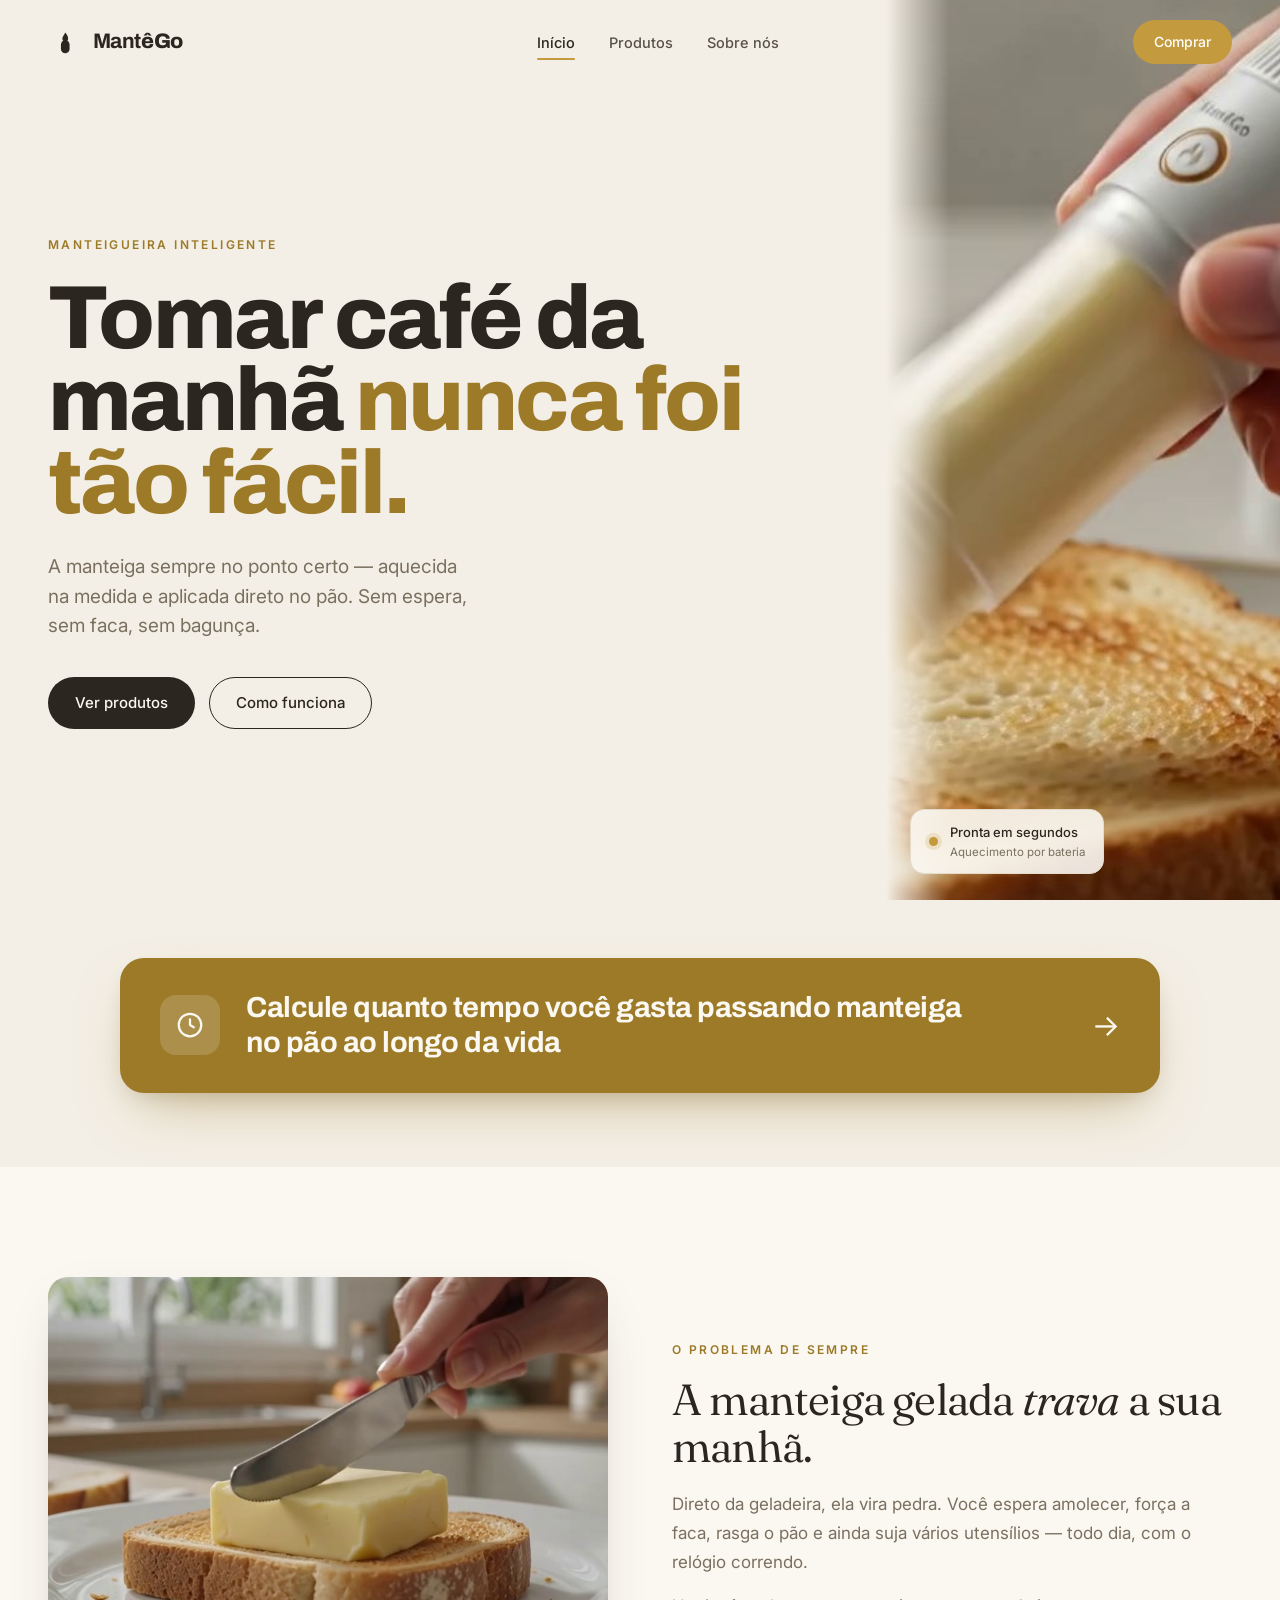
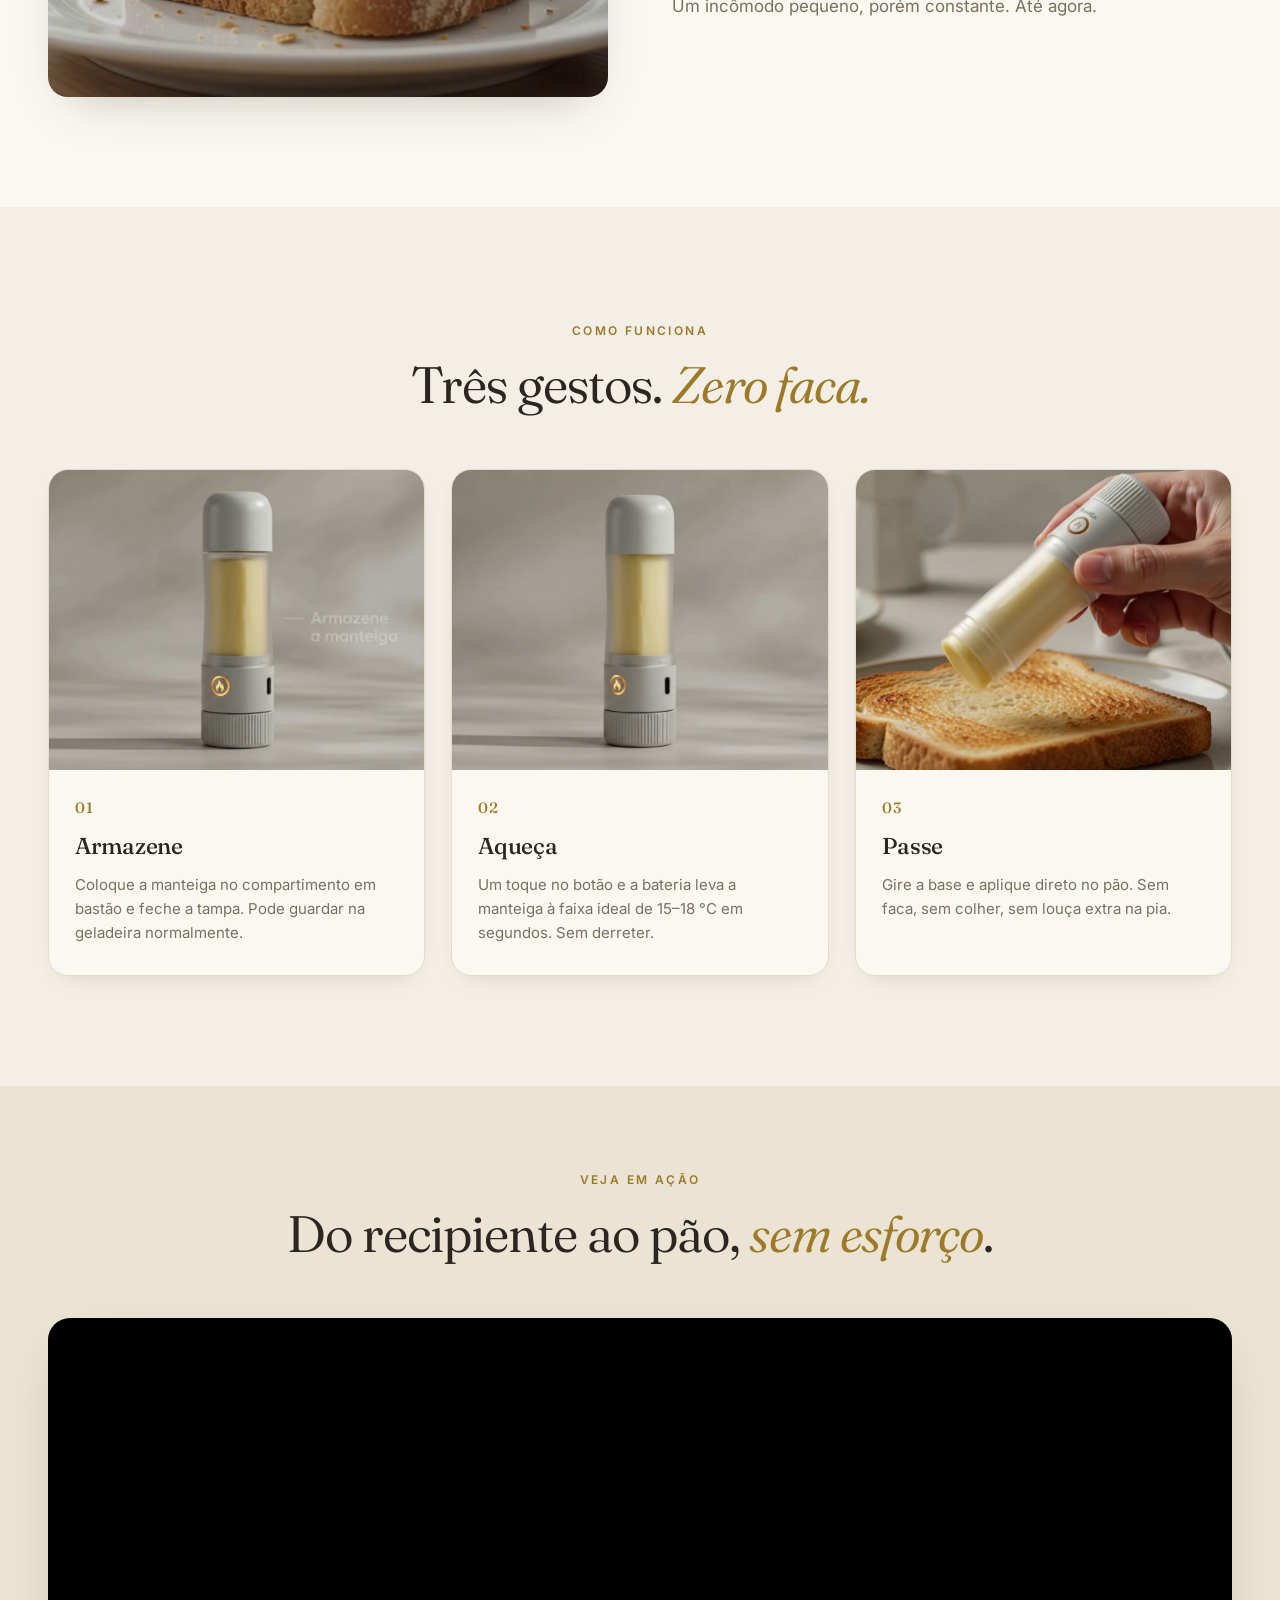
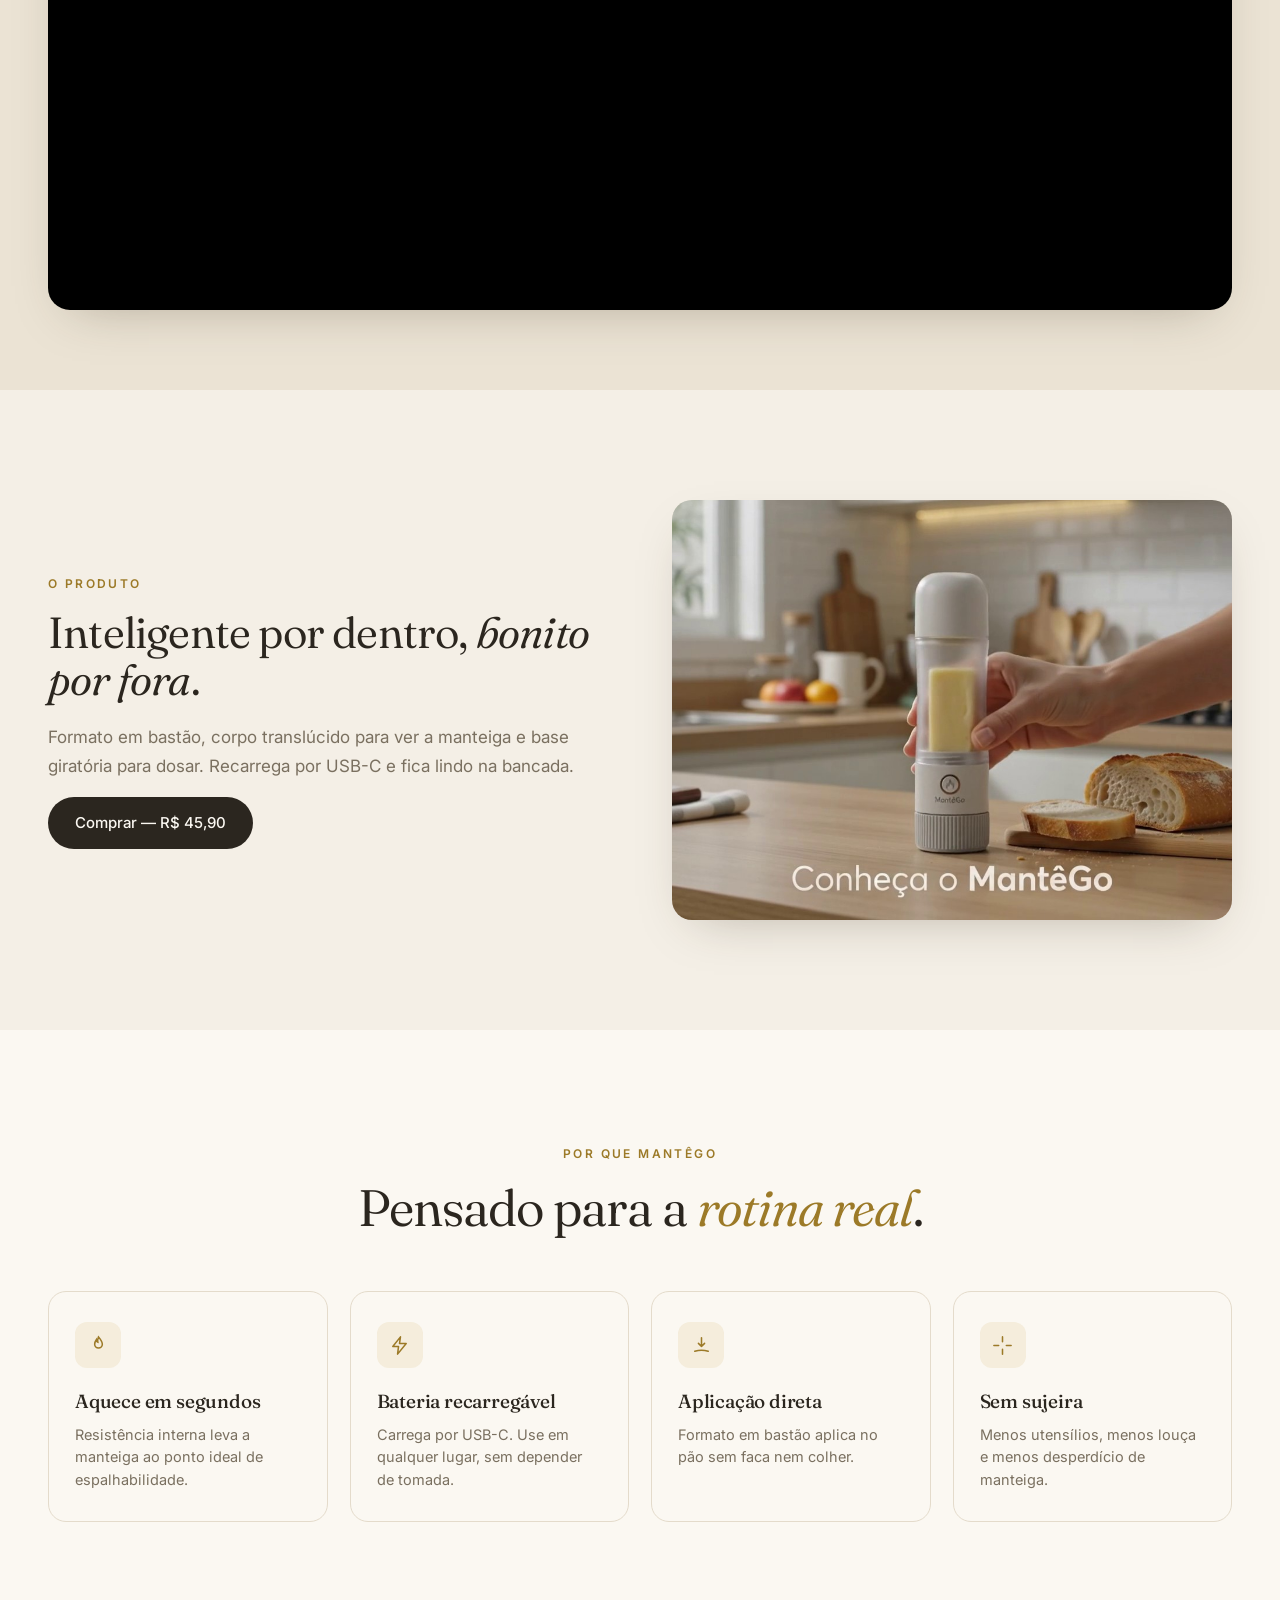
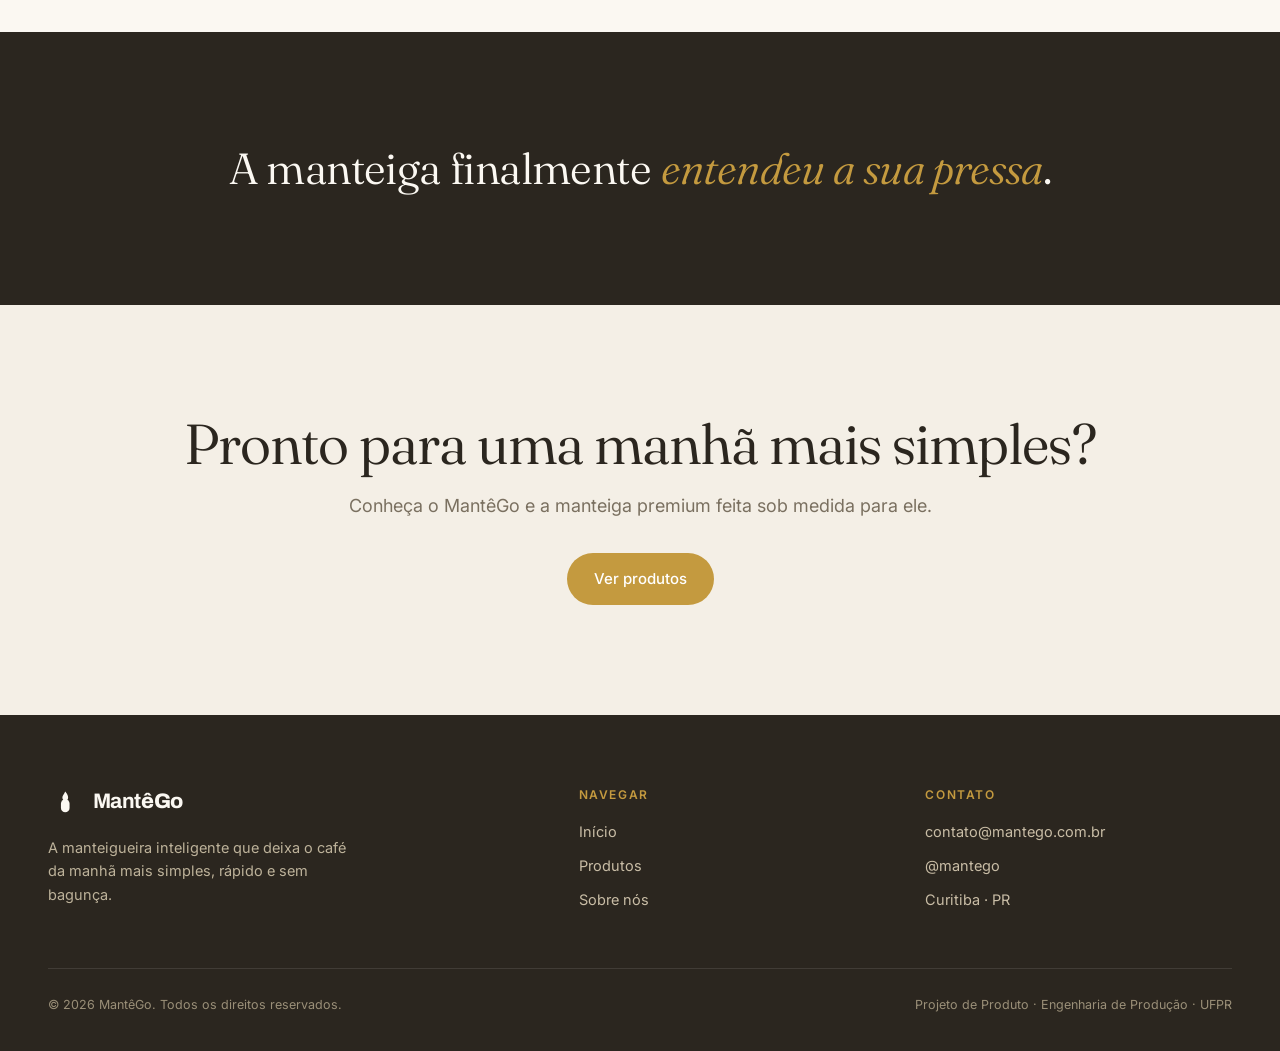
==== commit 34cca7ef: "Add files via upload" ====
--- a/index.html
+++ b/index.html
@@ -41,6 +41,19 @@
   <div class="hero-right">
     <img src="hero.jpg" alt="MantêGo aplicando manteiga diretamente em uma torrada">
     <div class="hero-badge"><span class="dot"></span><span>Pronta em segundos<small>Aquecimento por bateria</small></span></div>
+  </div>
+</section>
+
+<!-- ===== CALCULADORA (CTA) ===== -->
+<section class="calc-cta-sec">
+  <div class="container">
+    <a href="calculadora.html" class="calc-cta" data-reveal>
+      <span class="calc-cta-ic"><svg viewBox="0 0 24 24"><circle cx="12" cy="12" r="9"/><path d="M12 7.5V12l3 1.8"/></svg></span>
+      <span class="calc-cta-txt">
+        <span class="calc-cta-h">Calcule quanto tempo você gasta passando manteiga<br class="cta-br">no pão ao longo da vida</span>
+      </span>
+      <span class="calc-cta-arrow">&rarr;</span>
+    </a>
   </div>
 </section>
 
--- a/styles.css
+++ b/styles.css
@@ -222,3 +222,54 @@
   .container{padding:0 22px;}
   .combo{flex-direction:column;align-items:flex-start;}
 }
+
+/* ===================== Calculadora — botão na home ===================== */
+.calc-cta-sec{padding:58px 0 74px;}
+.calc-cta{display:flex;align-items:center;gap:26px;max-width:1040px;margin:0 auto;padding:32px 40px;border-radius:24px;background:var(--gold-deep);color:var(--cream-2);box-shadow:0 26px 58px -22px rgba(156,122,40,.5), 0 10px 24px -12px rgba(60,48,28,.26);transition:transform .3s ease,box-shadow .3s ease;cursor:pointer;}
+.calc-cta:hover{transform:translateY(-5px);box-shadow:0 36px 74px -22px rgba(156,122,40,.6), 0 14px 30px -12px rgba(60,48,28,.32);}
+.calc-cta-ic{width:60px;height:60px;flex:0 0 auto;border-radius:16px;background:rgba(255,255,255,.16);display:flex;align-items:center;justify-content:center;}
+.calc-cta-ic svg{width:30px;height:30px;stroke:var(--cream-2);fill:none;stroke-width:1.8;stroke-linecap:round;stroke-linejoin:round;}
+.calc-cta-txt{flex:1;display:flex;flex-direction:column;gap:6px;}
+.calc-cta-k{font-size:12px;font-weight:600;letter-spacing:2px;text-transform:uppercase;color:var(--gold);}
+.calc-cta-h{font-family:var(--display);font-weight:700;font-size:clamp(20px,2.35vw,29px);line-height:1.22;letter-spacing:-.5px;color:var(--cream-2);}
+.calc-cta-arrow{font-size:30px;color:var(--cream-2);flex:0 0 auto;transition:transform .3s ease;}
+.cta-br{display:inline;}
+.calc-cta:hover .calc-cta-arrow{transform:translateX(7px);}
+
+/* ===================== Página da calculadora ===================== */
+.calc-page{padding:150px 0 30px;text-align:center;}
+.calc-page h1{font-family:var(--display);font-weight:800;font-size:clamp(34px,5vw,66px);letter-spacing:-2px;line-height:1.02;}
+.calc-page .sub{font-size:18.5px;color:var(--ink-soft);max-width:620px;margin:18px auto 0;line-height:1.55;}
+.calc-form{max-width:560px;margin:42px auto 0;background:var(--cream-2);border:1px solid var(--line);border-radius:22px;padding:34px 36px;box-shadow:var(--shadow-sm);}
+.calc-form label{display:block;font-size:16.5px;font-weight:500;margin-bottom:16px;text-align:left;}
+.calc-input-row{display:flex;gap:12px;}
+.calc-input-row input{flex:1;min-width:0;font-family:var(--display);font-weight:700;font-size:30px;text-align:center;padding:12px 14px;border:1.6px solid var(--line);border-radius:14px;background:var(--white);color:var(--ink);outline:none;transition:border-color .2s;}
+.calc-input-row input:focus{border-color:var(--gold);}
+.calc-form .hint{font-size:13px;color:var(--ink-soft);margin-top:14px;text-align:left;line-height:1.5;}
+.btn-big{padding:15px 28px;font-size:16px;}
+
+.calc-result{max-width:1020px;margin:52px auto 0;opacity:0;transform:translateY(22px);transition:opacity .6s ease,transform .6s ease;display:none;}
+.calc-result.show{display:block;opacity:1;transform:none;}
+.calc-vs{display:grid;grid-template-columns:1fr auto 1fr;gap:26px;align-items:stretch;}
+.calc-side{padding:34px 30px;border-radius:20px;text-align:center;display:flex;flex-direction:column;}
+.calc-side.normal{background:var(--cream-2);border:1px solid var(--line);}
+.calc-side.mantego{background:var(--ink);color:var(--cream-2);}
+.cs-label{font-size:12px;font-weight:600;letter-spacing:1.8px;text-transform:uppercase;color:var(--ink-soft);}
+.calc-side.mantego .cs-label{color:var(--gold);}
+.cs-big{font-family:var(--display);font-weight:800;letter-spacing:-3px;line-height:.9;margin:16px 0 4px;font-size:clamp(54px,8.5vw,112px);}
+.cs-big.gold{color:var(--gold);}
+.cs-unit{font-family:var(--sans);font-weight:500;font-size:19px;letter-spacing:0;margin-left:8px;color:var(--ink-soft);}
+.calc-side.mantego .cs-unit{color:#bdb29a;}
+.cs-days{font-size:15px;color:var(--ink-soft);margin-bottom:18px;}
+.calc-side.mantego .cs-days{color:#bdb29a;}
+.cs-break{list-style:none;margin-top:auto;display:flex;flex-direction:column;gap:9px;border-top:1px solid var(--line);padding-top:16px;}
+.calc-side.mantego .cs-break{border-top-color:rgba(255,255,255,.12);}
+.cs-break li{font-size:14.5px;color:var(--ink-soft);display:flex;justify-content:space-between;gap:10px;}
+.calc-side.mantego .cs-break li{color:#cbbfa8;justify-content:center;}
+.cs-break strong{color:var(--ink);font-weight:600;}
+.calc-vs-sep{align-self:center;font-family:var(--display);font-weight:700;font-size:20px;color:var(--ink-soft);text-transform:uppercase;}
+.calc-save{text-align:center;font-size:clamp(18px,2.2vw,25px);margin:36px auto 28px;max-width:720px;line-height:1.5;}
+.calc-save strong{color:var(--gold-deep);font-weight:700;}
+.calc-result .btn-buy-wrap{display:flex;justify-content:center;}
+.calc-disclaimer{text-align:center;font-size:12.5px;color:var(--ink-soft);margin-top:30px;max-width:680px;margin-left:auto;margin-right:auto;line-height:1.5;}
+@media (max-width:760px){.calc-vs{grid-template-columns:1fr;}.calc-cta{flex-direction:column;text-align:center;gap:16px;}.calc-cta-txt{align-items:center;}.cta-br{display:none;}}
